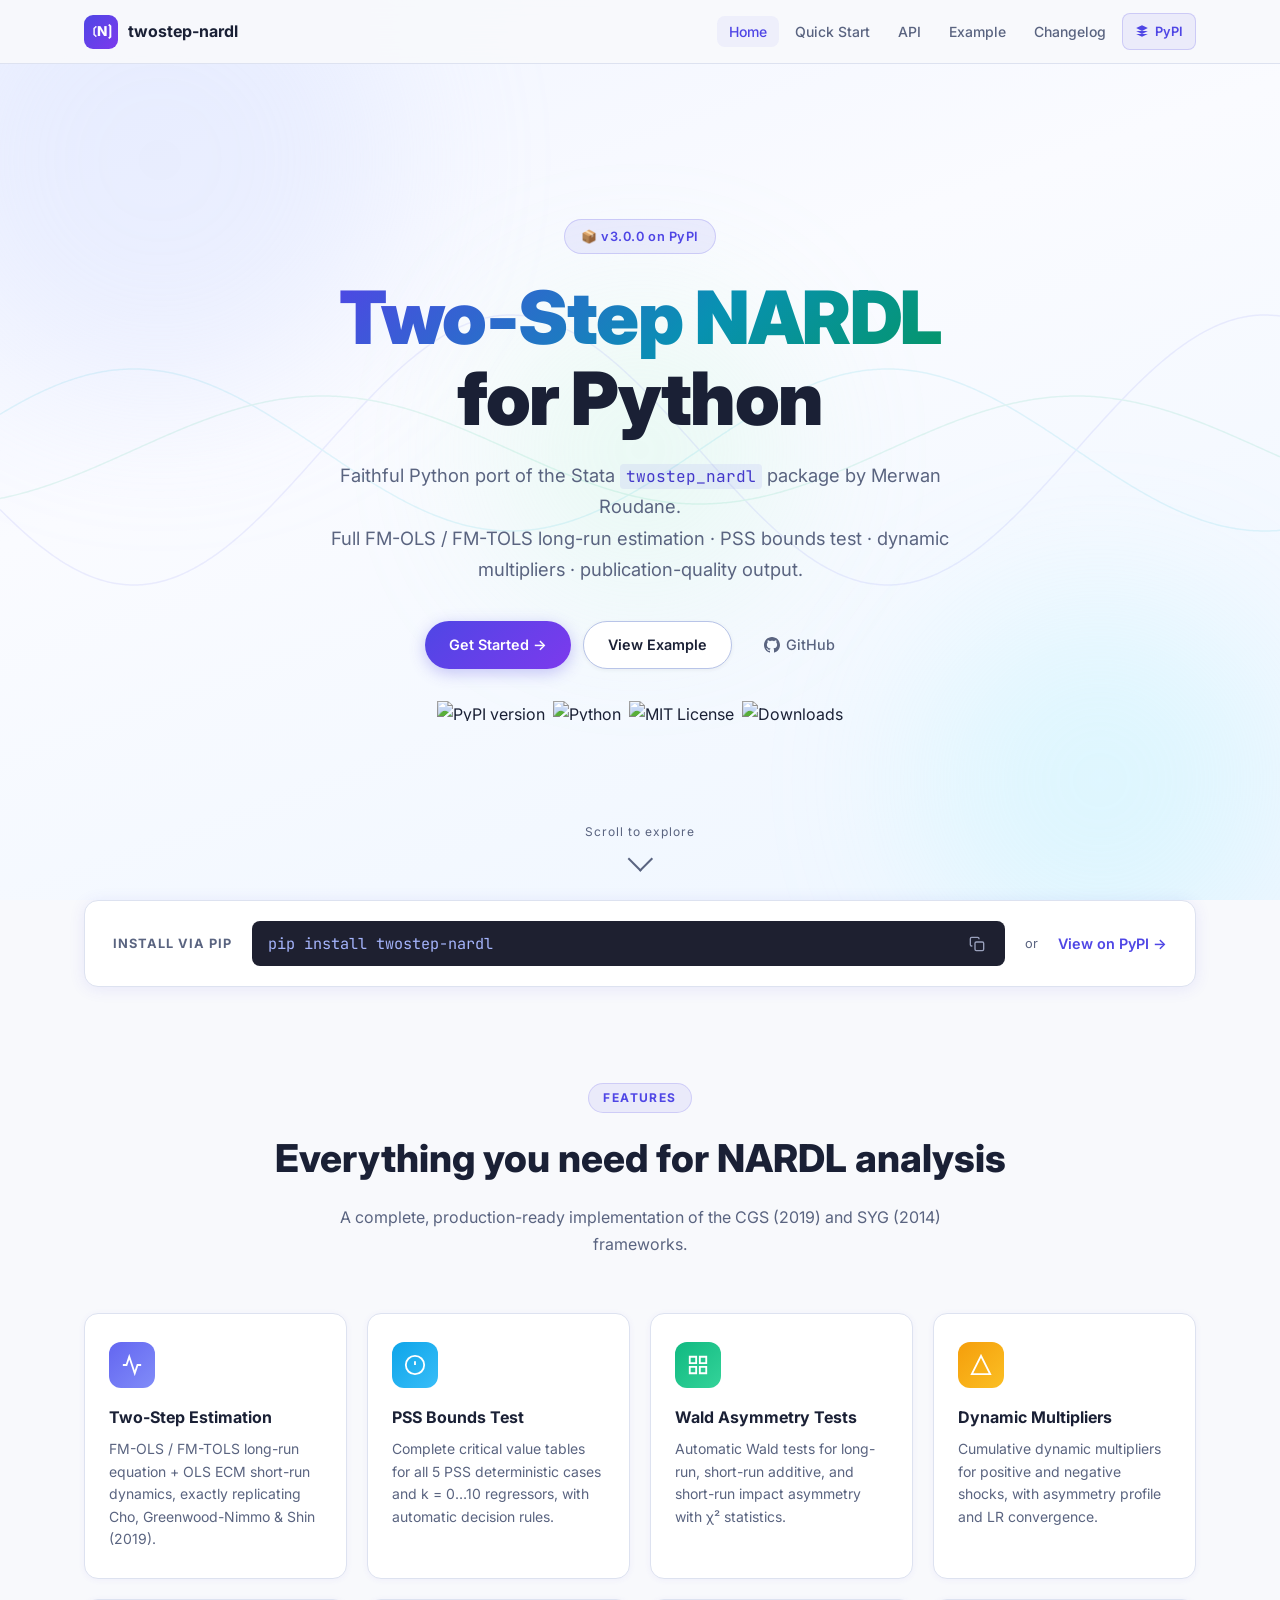
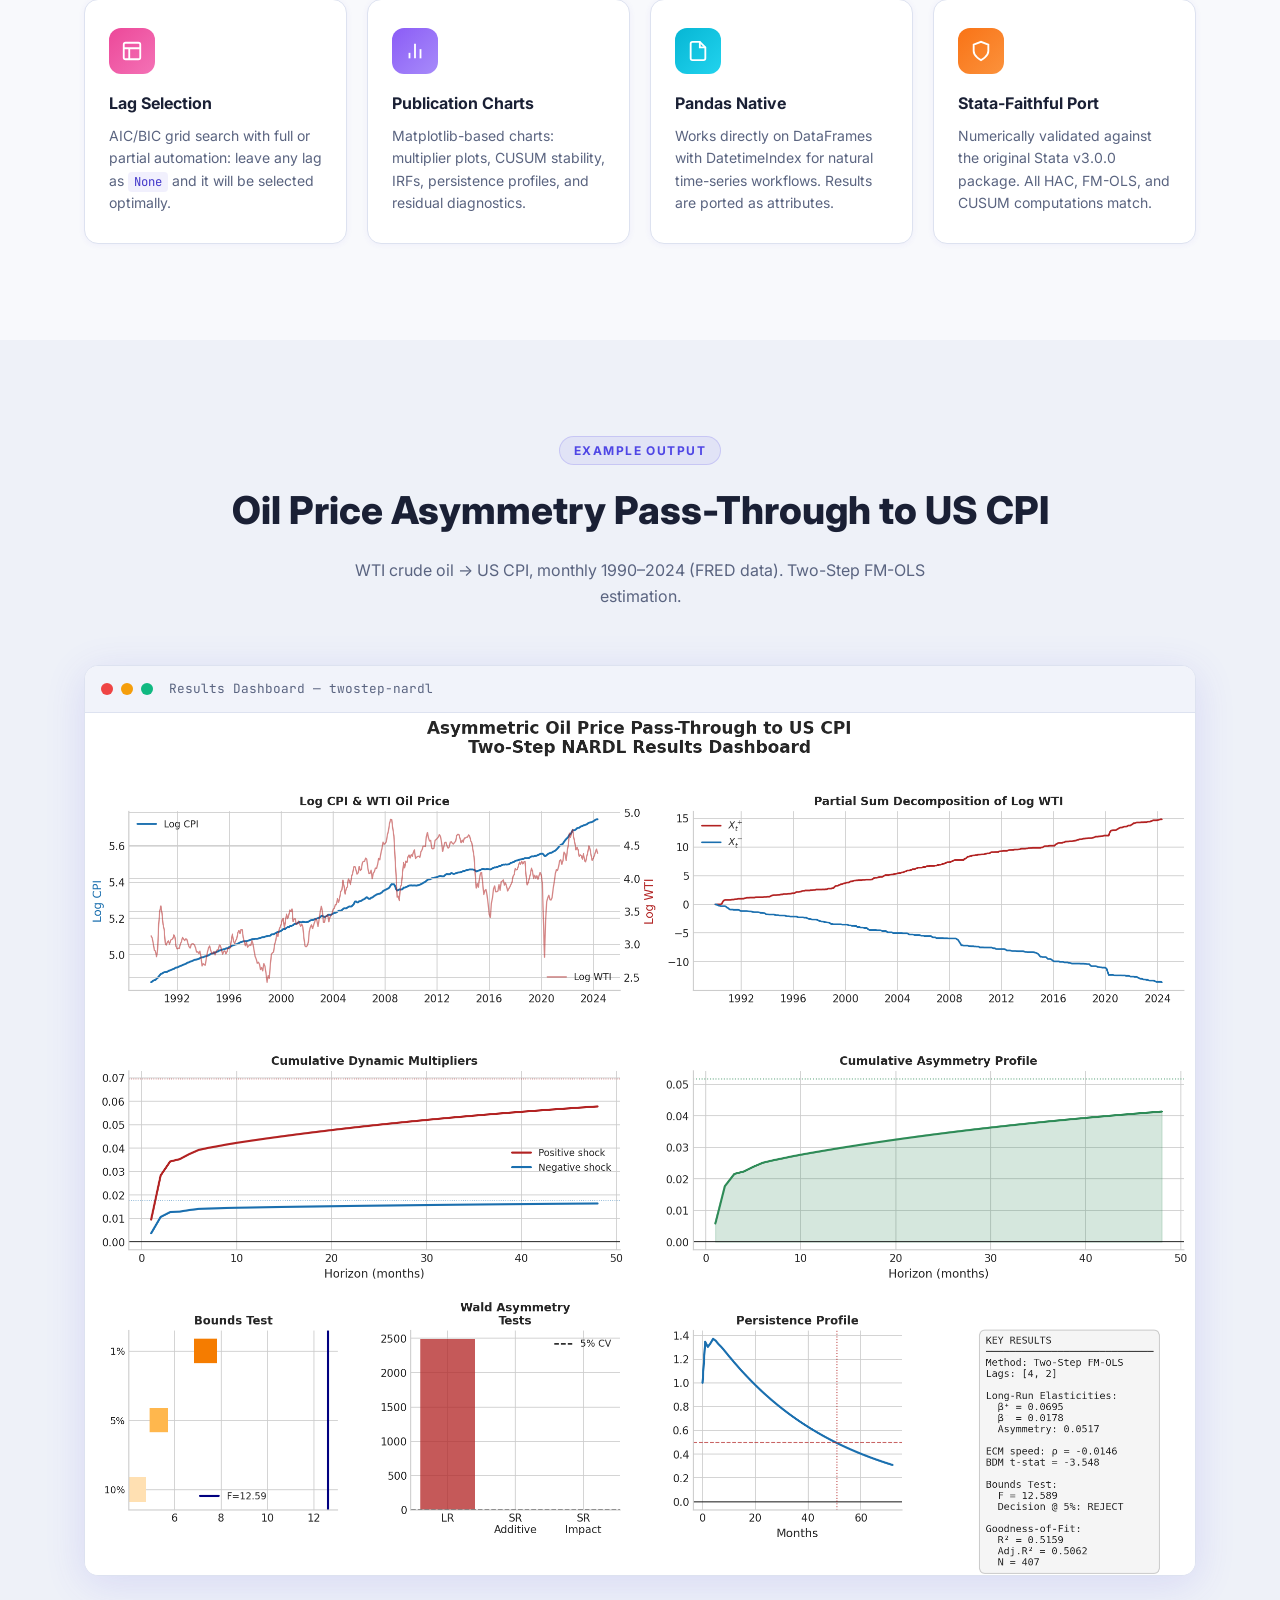
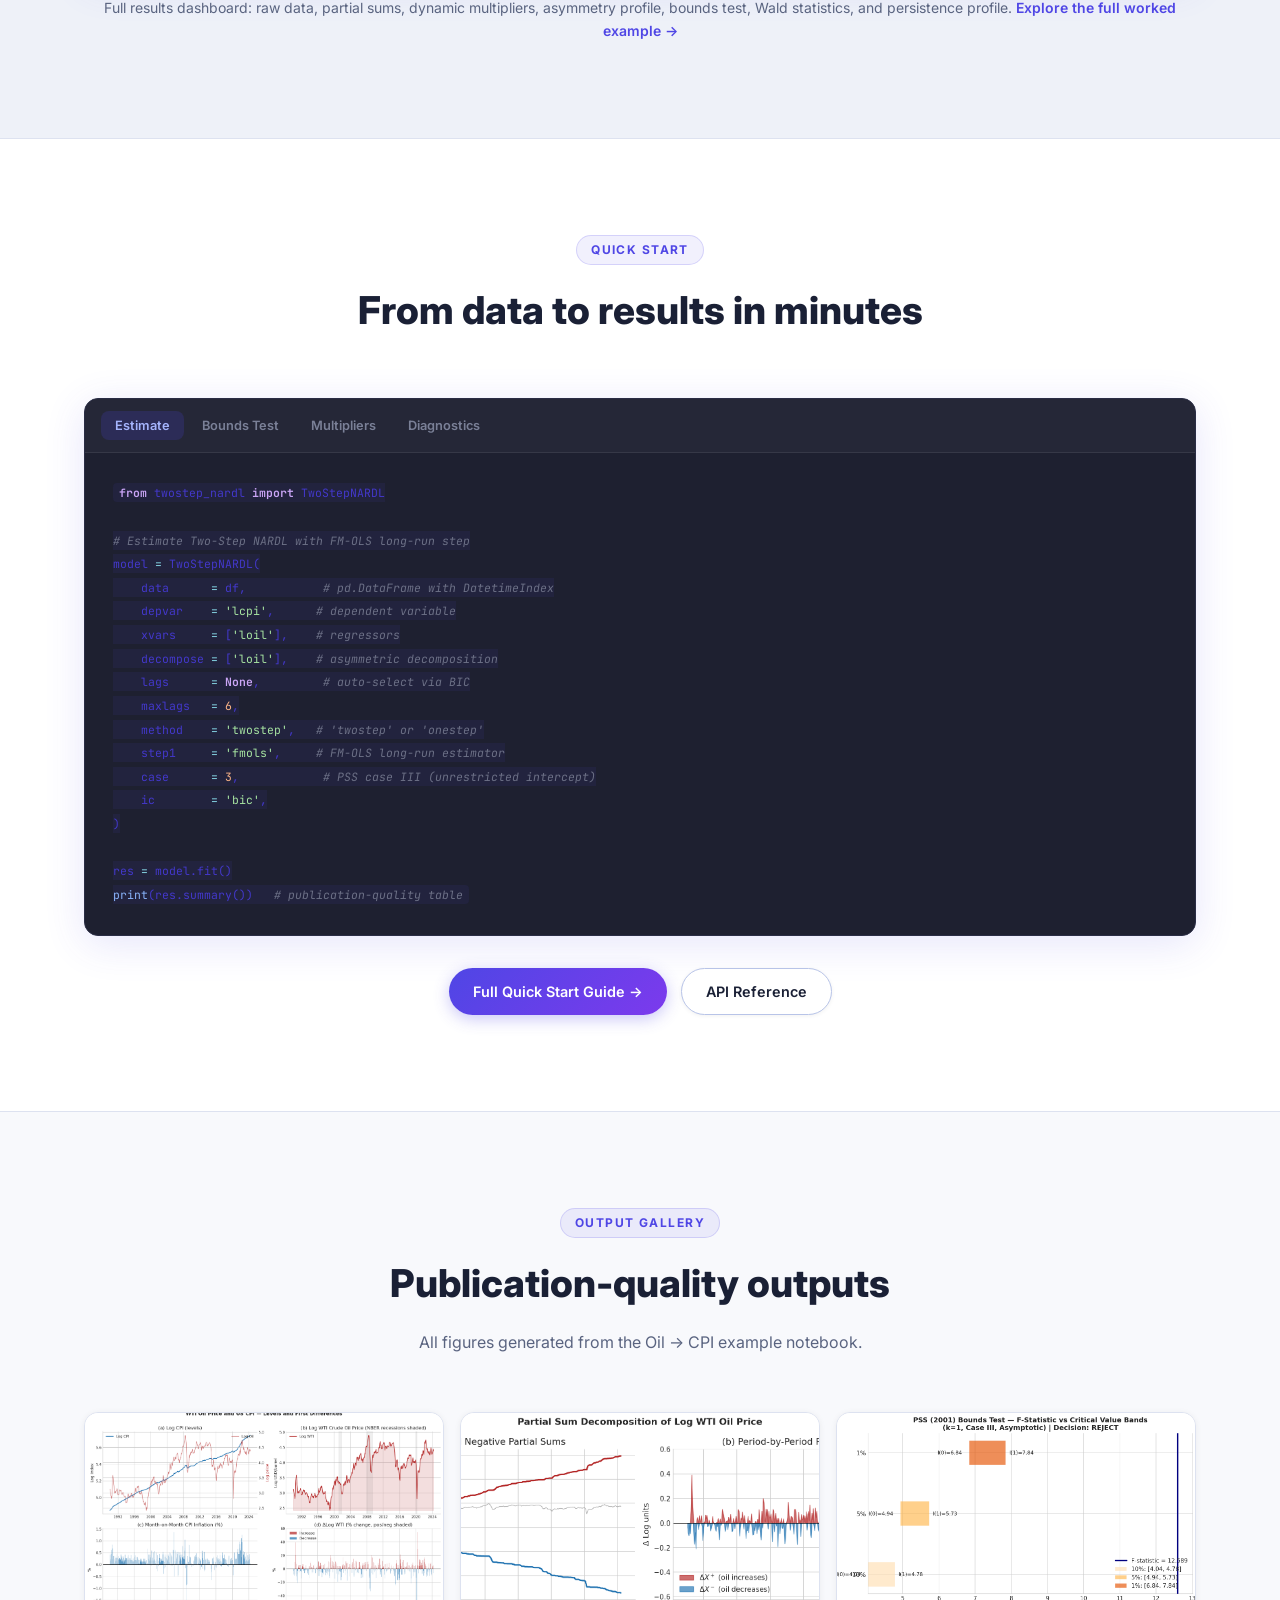
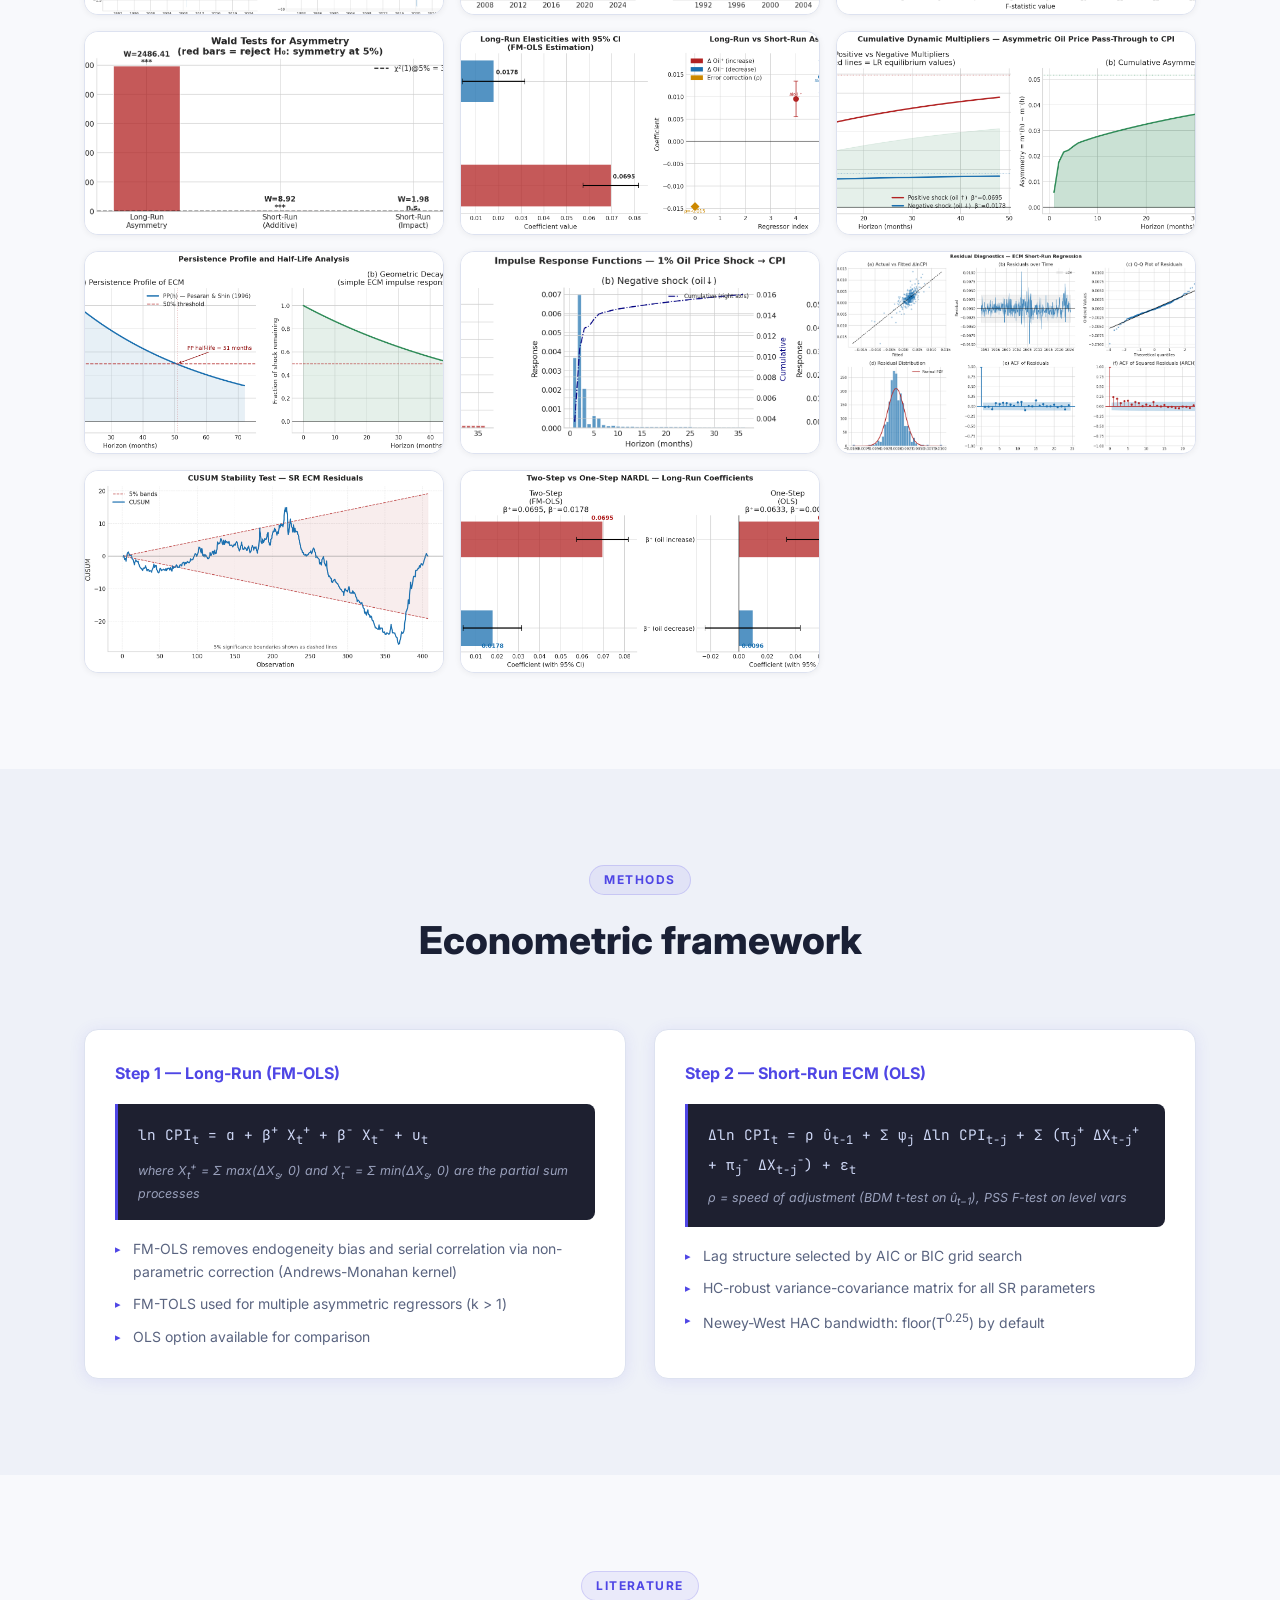
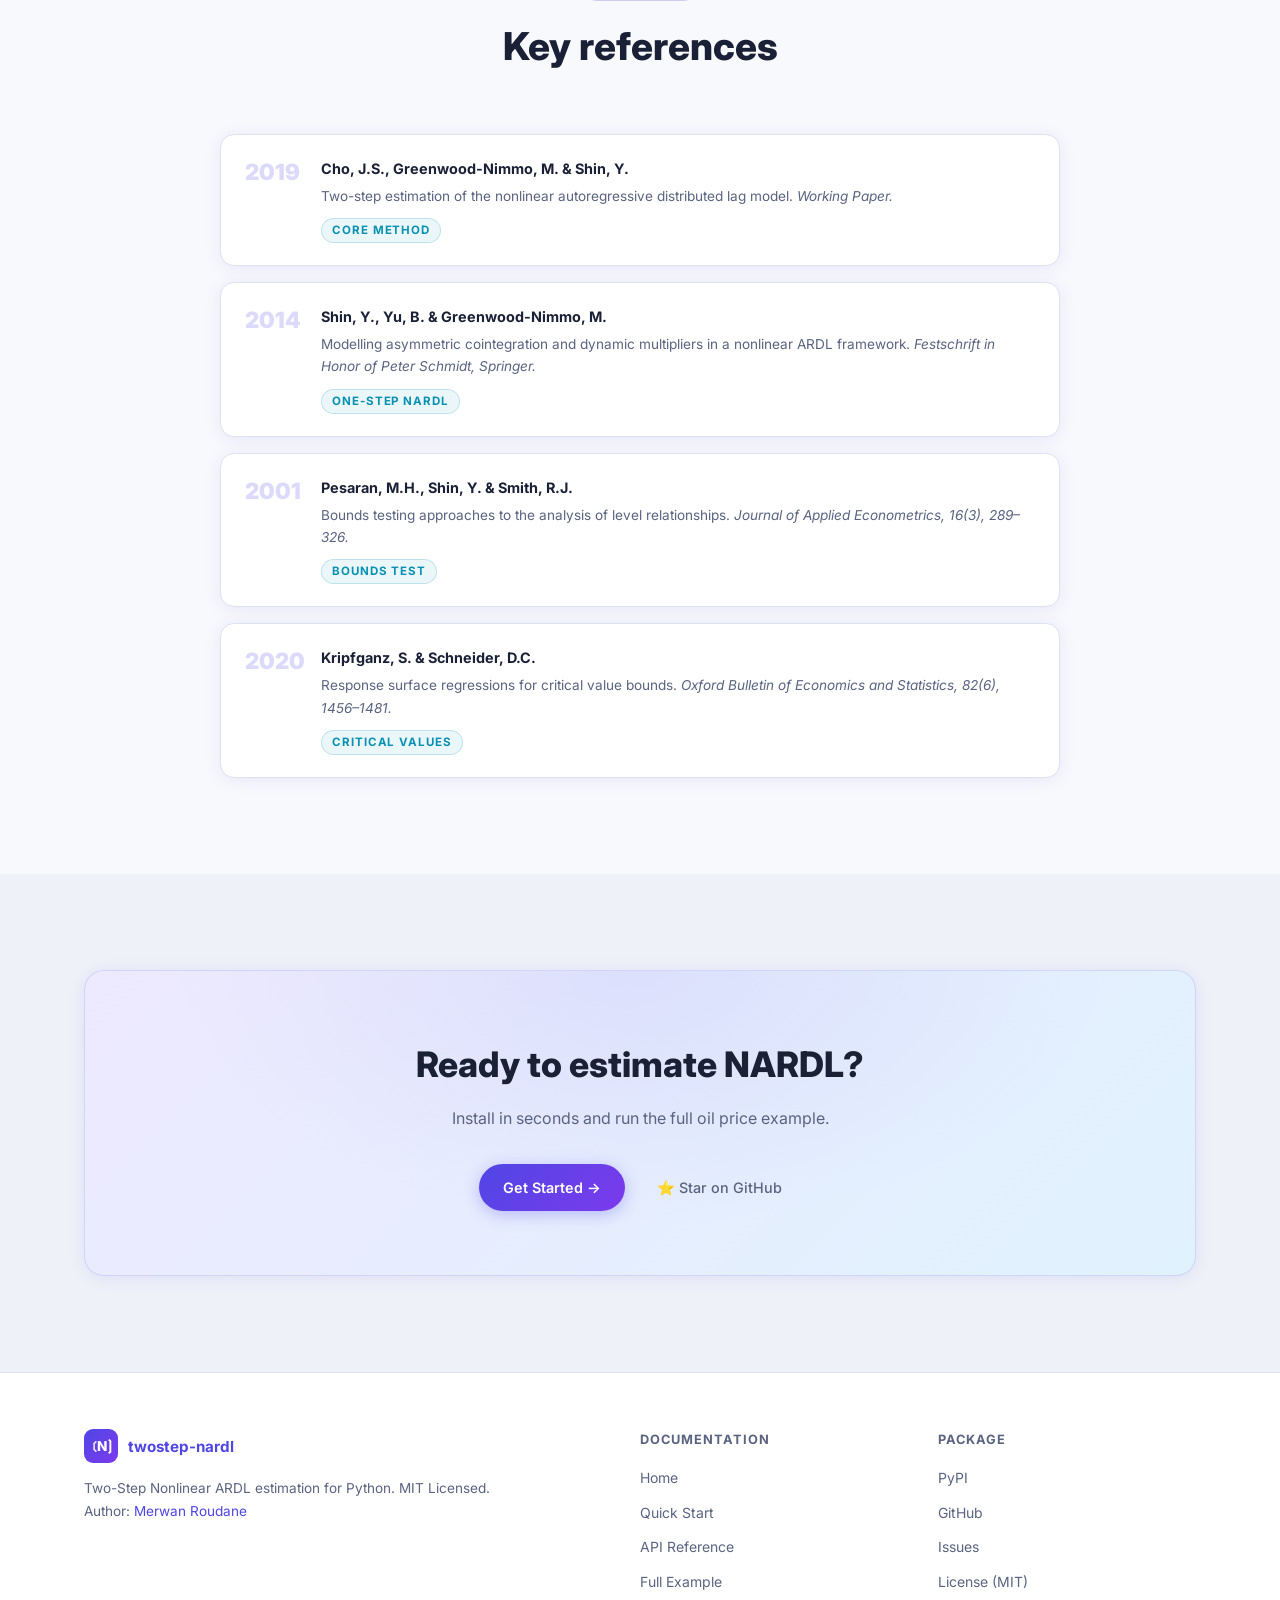
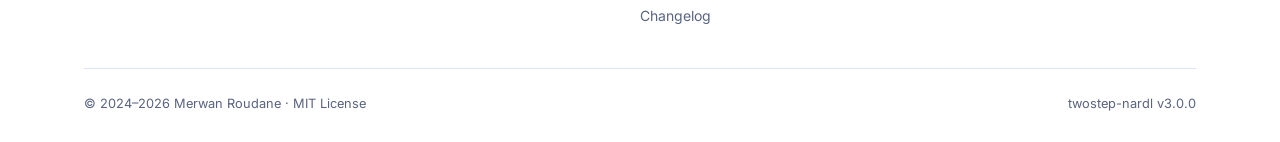
==== docs/index.html @ 9bc8993d "docs: add GitHub Pages documentation site (light theme)" ====
<!DOCTYPE html>
<html lang="en">
<head>
  <meta charset="UTF-8" />
  <meta name="viewport" content="width=device-width, initial-scale=1.0" />
  <title>twostep-nardl | Two-Step NARDL in Python</title>
  <meta name="description" content="twostep-nardl: Python library for two-step Nonlinear ARDL (NARDL) estimation with FM-OLS, bounds testing, dynamic multipliers, and more." />
  <link rel="preconnect" href="https://fonts.googleapis.com" />
  <link href="https://fonts.googleapis.com/css2?family=Inter:wght@300;400;500;600;700;800&family=JetBrains+Mono:wght@400;500&display=swap" rel="stylesheet" />
  <link rel="stylesheet" href="assets/style.css" />
</head>
<body>

<!-- ═══════════════════ NAV ═══════════════════ -->
<nav class="navbar" id="navbar">
  <div class="nav-inner">
    <a href="index.html" class="nav-brand">
      <span class="brand-icon">⟮N⟯</span>
      <span>twostep-nardl</span>
    </a>
    <ul class="nav-links">
      <li><a href="index.html" class="active">Home</a></li>
      <li><a href="quickstart.html">Quick Start</a></li>
      <li><a href="api.html">API</a></li>
      <li><a href="example.html">Example</a></li>
      <li><a href="changelog.html">Changelog</a></li>
      <li>
        <a href="https://pypi.org/project/twostep-nardl/" class="btn-pypi" target="_blank">
          <svg width="14" height="14" viewBox="0 0 24 24" fill="currentColor"><path d="M12 2L2 7l10 5 10-5-10-5zM2 17l10 5 10-5M2 12l10 5 10-5"/></svg>
          PyPI
        </a>
      </li>
    </ul>
    <button class="hamburger" id="hamburger" aria-label="Menu">&#9776;</button>
  </div>
</nav>

<!-- ═══════════════════ HERO ═══════════════════ -->
<header class="hero" id="hero">
  <div class="hero-bg">
    <div class="blob blob-1"></div>
    <div class="blob blob-2"></div>
    <div class="blob blob-3"></div>
    <canvas id="waveCanvas"></canvas>
  </div>
  <div class="hero-content">
    <div class="hero-badge">
      <span>📦 v3.0.0 on PyPI</span>
    </div>
    <h1 class="hero-title">
      <span class="gradient-text">Two-Step NARDL</span><br/>
      for Python
    </h1>
    <p class="hero-subtitle">
      Faithful Python port of the Stata <code>twostep_nardl</code> package by Merwan Roudane.<br/>
      Full FM-OLS / FM-TOLS long-run estimation · PSS bounds test · dynamic multipliers · publication-quality output.
    </p>
    <div class="hero-actions">
      <a href="quickstart.html" class="btn-primary">Get Started →</a>
      <a href="example.html" class="btn-secondary">View Example</a>
      <a href="https://github.com/merwanroudane/2stepnardl" class="btn-ghost" target="_blank">
        <svg width="16" height="16" viewBox="0 0 24 24" fill="currentColor"><path d="M12 0c-6.626 0-12 5.373-12 12 0 5.302 3.438 9.8 8.207 11.387.599.111.793-.261.793-.577v-2.234c-3.338.726-4.033-1.416-4.033-1.416-.546-1.387-1.333-1.756-1.333-1.756-1.089-.745.083-.729.083-.729 1.205.084 1.839 1.237 1.839 1.237 1.07 1.834 2.807 1.304 3.492.997.107-.775.418-1.305.762-1.604-2.665-.305-5.467-1.334-5.467-5.931 0-1.311.469-2.381 1.236-3.221-.124-.303-.535-1.524.117-3.176 0 0 1.008-.322 3.301 1.23.957-.266 1.983-.399 3.003-.404 1.02.005 2.047.138 3.006.404 2.291-1.552 3.297-1.23 3.297-1.23.653 1.653.242 2.874.118 3.176.77.84 1.235 1.911 1.235 3.221 0 4.609-2.807 5.624-5.479 5.921.43.372.823 1.102.823 2.222v3.293c0 .319.192.694.801.576 4.765-1.589 8.199-6.086 8.199-11.386 0-6.627-5.373-12-12-12z"/></svg>
        GitHub
      </a>
    </div>
    <div class="hero-badges">
      <img src="https://img.shields.io/pypi/v/twostep-nardl?style=flat-square&color=6366f1&labelColor=1e1e3f" alt="PyPI version"/>
      <img src="https://img.shields.io/pypi/pyversions/twostep-nardl?style=flat-square&color=06b6d4&labelColor=1e1e3f" alt="Python"/>
      <img src="https://img.shields.io/pypi/l/twostep-nardl?style=flat-square&color=10b981&labelColor=1e1e3f" alt="MIT License"/>
      <img src="https://img.shields.io/pypi/dm/twostep-nardl?style=flat-square&color=f59e0b&labelColor=1e1e3f" alt="Downloads"/>
    </div>
  </div>
  <div class="hero-scroll-hint">
    <span>Scroll to explore</span>
    <div class="scroll-arrow"></div>
  </div>
</header>

<!-- ═══════════════════ INSTALL BANNER ═══════════════════ -->
<section class="install-section">
  <div class="container">
    <div class="install-card">
      <span class="install-label">Install via pip</span>
      <div class="install-cmd">
        <code>pip install twostep-nardl</code>
        <button class="copy-btn" data-copy="pip install twostep-nardl" title="Copy">
          <svg width="16" height="16" viewBox="0 0 24 24" fill="none" stroke="currentColor" stroke-width="2"><rect x="9" y="9" width="13" height="13" rx="2"/><path d="M5 15H4a2 2 0 01-2-2V4a2 2 0 012-2h9a2 2 0 012 2v1"/></svg>
        </button>
      </div>
      <span class="install-or">or</span>
      <a class="install-link" href="https://pypi.org/project/twostep-nardl/" target="_blank">View on PyPI →</a>
    </div>
  </div>
</section>

<!-- ═══════════════════ FEATURES ═══════════════════ -->
<section class="section features-section" id="features">
  <div class="container">
    <div class="section-header">
      <div class="section-tag">Features</div>
      <h2 class="section-title">Everything you need for NARDL analysis</h2>
      <p class="section-subtitle">A complete, production-ready implementation of the CGS (2019) and SYG (2014) frameworks.</p>
    </div>
    <div class="features-grid">
      <div class="feature-card" data-aos>
        <div class="feature-icon" style="background:linear-gradient(135deg,#6366f1,#818cf8)">
          <svg width="22" height="22" viewBox="0 0 24 24" fill="none" stroke="white" stroke-width="2"><polyline points="22 12 18 12 15 21 9 3 6 12 2 12"/></svg>
        </div>
        <h3>Two-Step Estimation</h3>
        <p>FM-OLS / FM-TOLS long-run equation + OLS ECM short-run dynamics, exactly replicating Cho, Greenwood-Nimmo &amp; Shin (2019).</p>
      </div>
      <div class="feature-card" data-aos>
        <div class="feature-icon" style="background:linear-gradient(135deg,#0ea5e9,#38bdf8)">
          <svg width="22" height="22" viewBox="0 0 24 24" fill="none" stroke="white" stroke-width="2"><circle cx="12" cy="12" r="10"/><line x1="12" y1="8" x2="12" y2="12"/><line x1="12" y1="16" x2="12.01" y2="16"/></svg>
        </div>
        <h3>PSS Bounds Test</h3>
        <p>Complete critical value tables for all 5 PSS deterministic cases and k = 0…10 regressors, with automatic decision rules.</p>
      </div>
      <div class="feature-card" data-aos>
        <div class="feature-icon" style="background:linear-gradient(135deg,#10b981,#34d399)">
          <svg width="22" height="22" viewBox="0 0 24 24" fill="none" stroke="white" stroke-width="2"><path d="M3 3h7v7H3z"/><path d="M14 3h7v7h-7z"/><path d="M14 14h7v7h-7z"/><path d="M3 14h7v7H3z"/></svg>
        </div>
        <h3>Wald Asymmetry Tests</h3>
        <p>Automatic Wald tests for long-run, short-run additive, and short-run impact asymmetry with χ² statistics.</p>
      </div>
      <div class="feature-card" data-aos>
        <div class="feature-icon" style="background:linear-gradient(135deg,#f59e0b,#fbbf24)">
          <svg width="22" height="22" viewBox="0 0 24 24" fill="none" stroke="white" stroke-width="2"><path d="M12 2 L2 22 L22 22 Z"/></svg>
        </div>
        <h3>Dynamic Multipliers</h3>
        <p>Cumulative dynamic multipliers for positive and negative shocks, with asymmetry profile and LR convergence.</p>
      </div>
      <div class="feature-card" data-aos>
        <div class="feature-icon" style="background:linear-gradient(135deg,#ec4899,#f472b6)">
          <svg width="22" height="22" viewBox="0 0 24 24" fill="none" stroke="white" stroke-width="2"><rect x="3" y="3" width="18" height="18" rx="2"/><path d="M3 9h18M9 21V9"/></svg>
        </div>
        <h3>Lag Selection</h3>
        <p>AIC/BIC grid search with full or partial automation: leave any lag as <code>None</code> and it will be selected optimally.</p>
      </div>
      <div class="feature-card" data-aos>
        <div class="feature-icon" style="background:linear-gradient(135deg,#8b5cf6,#a78bfa)">
          <svg width="22" height="22" viewBox="0 0 24 24" fill="none" stroke="white" stroke-width="2"><path d="M18 20V10"/><path d="M12 20V4"/><path d="M6 20v-6"/></svg>
        </div>
        <h3>Publication Charts</h3>
        <p>Matplotlib-based charts: multiplier plots, CUSUM stability, IRFs, persistence profiles, and residual diagnostics.</p>
      </div>
      <div class="feature-card" data-aos>
        <div class="feature-icon" style="background:linear-gradient(135deg,#06b6d4,#22d3ee)">
          <svg width="22" height="22" viewBox="0 0 24 24" fill="none" stroke="white" stroke-width="2"><path d="M14 2H6a2 2 0 00-2 2v16a2 2 0 002 2h12a2 2 0 002-2V8z"/><polyline points="14 2 14 8 20 8"/></svg>
        </div>
        <h3>Pandas Native</h3>
        <p>Works directly on DataFrames with DatetimeIndex for natural time-series workflows. Results are ported as attributes.</p>
      </div>
      <div class="feature-card" data-aos>
        <div class="feature-icon" style="background:linear-gradient(135deg,#f97316,#fb923c)">
          <svg width="22" height="22" viewBox="0 0 24 24" fill="none" stroke="white" stroke-width="2"><path d="M12 22s8-4 8-10V5l-8-3-8 3v7c0 6 8 10 8 10z"/></svg>
        </div>
        <h3>Stata-Faithful Port</h3>
        <p>Numerically validated against the original Stata v3.0.0 package. All HAC, FM-OLS, and CUSUM computations match.</p>
      </div>
    </div>
  </div>
</section>

<!-- ═══════════════════ DASHBOARD FIGURE ═══════════════════ -->
<section class="section dashboard-section">
  <div class="container">
    <div class="section-header">
      <div class="section-tag">Example Output</div>
      <h2 class="section-title">Oil Price Asymmetry Pass-Through to US CPI</h2>
      <p class="section-subtitle">WTI crude oil → US CPI, monthly 1990–2024 (FRED data). Two-Step FM-OLS estimation.</p>
    </div>
    <div class="dashboard-frame">
      <div class="dashboard-bar">
        <span class="dot dot-red"></span>
        <span class="dot dot-yellow"></span>
        <span class="dot dot-green"></span>
        <span class="dashboard-title-bar">Results Dashboard — twostep-nardl</span>
      </div>
      <img src="figures/fig12_dashboard.png" alt="NARDL Results Dashboard" class="dashboard-img" loading="lazy" />
    </div>
    <div class="dashboard-caption">
      Full results dashboard: raw data, partial sums, dynamic multipliers, asymmetry profile, bounds test, Wald statistics, and persistence profile.
      <a href="example.html">Explore the full worked example →</a>
    </div>
  </div>
</section>

<!-- ═══════════════════ QUICK CODE ═══════════════════ -->
<section class="section code-section" id="quickcode">
  <div class="container">
    <div class="section-header">
      <div class="section-tag">Quick Start</div>
      <h2 class="section-title">From data to results in minutes</h2>
    </div>
    <div class="code-showcase">
      <div class="code-tabs">
        <button class="tab active" data-tab="tab-estimate">Estimate</button>
        <button class="tab" data-tab="tab-bounds">Bounds Test</button>
        <button class="tab" data-tab="tab-mult">Multipliers</button>
        <button class="tab" data-tab="tab-diag">Diagnostics</button>
      </div>
      <div class="code-panels">
        <div class="code-panel active" id="tab-estimate">
<pre><code><span class="kw">from</span> twostep_nardl <span class="kw">import</span> TwoStepNARDL

<span class="com"># Estimate Two-Step NARDL with FM-OLS long-run step</span>
model <span class="op">=</span> TwoStepNARDL(
    data      <span class="op">=</span> df,           <span class="com"># pd.DataFrame with DatetimeIndex</span>
    depvar    <span class="op">=</span> <span class="str">'lcpi'</span>,      <span class="com"># dependent variable</span>
    xvars     <span class="op">=</span> [<span class="str">'loil'</span>],    <span class="com"># regressors</span>
    decompose <span class="op">=</span> [<span class="str">'loil'</span>],    <span class="com"># asymmetric decomposition</span>
    lags      <span class="op">=</span> <span class="kw">None</span>,         <span class="com"># auto-select via BIC</span>
    maxlags   <span class="op">=</span> <span class="num">6</span>,
    method    <span class="op">=</span> <span class="str">'twostep'</span>,   <span class="com"># 'twostep' or 'onestep'</span>
    step1     <span class="op">=</span> <span class="str">'fmols'</span>,     <span class="com"># FM-OLS long-run estimator</span>
    case      <span class="op">=</span> <span class="num">3</span>,            <span class="com"># PSS case III (unrestricted intercept)</span>
    ic        <span class="op">=</span> <span class="str">'bic'</span>,
)

res <span class="op">=</span> model.fit()
<span class="func">print</span>(res.summary())   <span class="com"># publication-quality table</span>
</code></pre>
        </div>
        <div class="code-panel" id="tab-bounds">
<pre><code><span class="kw">from</span> twostep_nardl.postestimation <span class="kw">import</span> bounds_test

<span class="com"># PSS (2001) bounds test for cointegration</span>
bt <span class="op">=</span> bounds_test(res, sig_levels<span class="op">=</span>[<span class="num">0.10</span>, <span class="num">0.05</span>, <span class="num">0.01</span>])

<span class="com"># Output:</span>
<span class="com"># ========================================</span>
<span class="com">#   Pesaran, Shin and Smith (2001) Bounds Test</span>
<span class="com"># ========================================</span>
<span class="com">#   F-statistic (PSS)   =      24.3108</span>
<span class="com">#   t-statistic (BDM)   =     -10.0842</span>
<span class="com">#   Case  = 3   k  = 1</span>
<span class="com">#</span>
<span class="com">#   Level   F decision   t decision   Overall</span>
<span class="com">#     10%   REJECT       REJECT       REJECT</span>
<span class="com">#      5%   REJECT       REJECT       REJECT</span>
<span class="com">#      1%   REJECT       REJECT       REJECT</span>

<span class="com"># Access CV table programmatically</span>
<span class="kw">from</span> twostep_nardl <span class="kw">import</span> pss_cv_table
df_cv <span class="op">=</span> pss_cv_table(case<span class="op">=</span><span class="num">3</span>, stat<span class="op">=</span><span class="str">'F'</span>)
</code></pre>
        </div>
        <div class="code-panel" id="tab-mult">
<pre><code><span class="kw">from</span> twostep_nardl.postestimation <span class="kw">import</span> multipliers
<span class="kw">from</span> twostep_nardl.plotting      <span class="kw">import</span> plot_multipliers

<span class="com"># Compute cumulative dynamic multipliers (48 horizons)</span>
mult <span class="op">=</span> multipliers(res, horizon<span class="op">=</span><span class="num">48</span>)

<span class="com"># mult is a DataFrame with columns: pos, neg, diff</span>
<span class="func">print</span>(mult.head(<span class="num">10</span>))

<span class="com"># Publication-quality plot</span>
plot_multipliers(res, horizon<span class="op">=</span><span class="num">48</span>)

<span class="com"># Half-life and persistence profile</span>
<span class="kw">from</span> twostep_nardl.postestimation <span class="kw">import</span> half_life
hl <span class="op">=</span> half_life(res, horizon<span class="op">=</span><span class="num">72</span>)
<span class="func">print</span>(<span class="str">f"Half-life: {hl['half_life']:.1f} periods"</span>)
</code></pre>
        </div>
        <div class="code-panel" id="tab-diag">
<pre><code><span class="kw">from</span> twostep_nardl.postestimation <span class="kw">import</span> (
    diagnostics, wald_test, ecm_table
)

<span class="com"># Residual diagnostics (BG, White, JB, RESET)</span>
diag <span class="op">=</span> diagnostics(res)

<span class="com"># Wald tests for asymmetry</span>
wt <span class="op">=</span> wald_test(res)

<span class="com"># Publication-style ECM table (CGS 2019 format)</span>
ecm_table(res)

<span class="com"># CUSUM stability test plot</span>
<span class="kw">from</span> twostep_nardl.plotting <span class="kw">import</span> plot_cusum
plot_cusum(res)

<span class="com"># Impulse response functions</span>
<span class="kw">from</span> twostep_nardl.postestimation <span class="kw">import</span> irf
irf_df <span class="op">=</span> irf(res, horizon<span class="op">=</span><span class="num">36</span>)
</code></pre>
        </div>
      </div>
    </div>
    <div class="cta-row">
      <a href="quickstart.html" class="btn-primary">Full Quick Start Guide →</a>
      <a href="api.html" class="btn-secondary">API Reference</a>
    </div>
  </div>
</section>

<!-- ═══════════════════ FIGURE GALLERY ═══════════════════ -->
<section class="section gallery-section" id="gallery">
  <div class="container">
    <div class="section-header">
      <div class="section-tag">Output Gallery</div>
      <h2 class="section-title">Publication-quality outputs</h2>
      <p class="section-subtitle">All figures generated from the Oil → CPI example notebook.</p>
    </div>
    <div class="gallery-grid">
      <div class="gallery-item" data-title="Raw Data: Log CPI &amp; WTI Oil Price">
        <img src="figures/fig1_raw_data.png" alt="Raw data plots" loading="lazy"/>
        <div class="gallery-overlay">
          <span>Raw Data &amp; First Differences</span>
        </div>
      </div>
      <div class="gallery-item" data-title="Partial Sum Decomposition of Log WTI">
        <img src="figures/fig2_decomposition.png" alt="Partial sum decomposition" loading="lazy"/>
        <div class="gallery-overlay">
          <span>Partial Sum Decomposition</span>
        </div>
      </div>
      <div class="gallery-item" data-title="PSS Bounds Test — F-Statistic vs CVs">
        <img src="figures/fig3_bounds_test.png" alt="Bounds test" loading="lazy"/>
        <div class="gallery-overlay">
          <span>PSS Bounds Test</span>
        </div>
      </div>
      <div class="gallery-item" data-title="Wald Asymmetry Tests">
        <img src="figures/fig4_wald_tests.png" alt="Wald tests" loading="lazy"/>
        <div class="gallery-overlay">
          <span>Wald Asymmetry Tests</span>
        </div>
      </div>
      <div class="gallery-item" data-title="Long-Run Elasticities (FM-OLS)">
        <img src="figures/fig5_lr_coefficients.png" alt="Long-run coefficients" loading="lazy"/>
        <div class="gallery-overlay">
          <span>Long-Run Elasticities</span>
        </div>
      </div>
      <div class="gallery-item" data-title="Cumulative Dynamic Multipliers">
        <img src="figures/fig6_multipliers.png" alt="Dynamic multipliers" loading="lazy"/>
        <div class="gallery-overlay">
          <span>Cumulative Dynamic Multipliers</span>
        </div>
      </div>
      <div class="gallery-item" data-title="Half-Life &amp; Persistence Profile">
        <img src="figures/fig7_halflife.png" alt="Half-life and persistence" loading="lazy"/>
        <div class="gallery-overlay">
          <span>Half-Life &amp; Persistence</span>
        </div>
      </div>
      <div class="gallery-item" data-title="Impulse Response Functions">
        <img src="figures/fig8_irf.png" alt="Impulse response functions" loading="lazy"/>
        <div class="gallery-overlay">
          <span>Impulse Response Functions</span>
        </div>
      </div>
      <div class="gallery-item" data-title="Residual Diagnostics">
        <img src="figures/fig9_diagnostics.png" alt="Residual diagnostics" loading="lazy"/>
        <div class="gallery-overlay">
          <span>Residual Diagnostics</span>
        </div>
      </div>
      <div class="gallery-item" data-title="CUSUM Structural Stability">
        <img src="figures/fig10_cusum.png" alt="CUSUM stability test" loading="lazy"/>
        <div class="gallery-overlay">
          <span>CUSUM Stability Test</span>
        </div>
      </div>
      <div class="gallery-item" data-title="Model Comparison: Two-Step vs One-Step">
        <img src="figures/fig11_comparison.png" alt="Model comparison" loading="lazy"/>
        <div class="gallery-overlay">
          <span>Two-Step vs One-Step</span>
        </div>
      </div>
    </div>
  </div>
</section>

<!-- Lightbox -->
<div class="lightbox" id="lightbox">
  <button class="lightbox-close" id="lightboxClose">×</button>
  <div class="lightbox-content">
    <img id="lightboxImg" src="" alt=""/>
    <p id="lightboxCaption"></p>
  </div>
</div>

<!-- ═══════════════════ MODEL SUMMARY TABLE ═══════════════════ -->
<section class="section methods-section" id="methods">
  <div class="container">
    <div class="section-header">
      <div class="section-tag">Methods</div>
      <h2 class="section-title">Econometric framework</h2>
    </div>
    <div class="methods-grid">
      <div class="method-block">
        <h3>Step 1 — Long-Run (FM-OLS)</h3>
        <div class="eq-box">
          <p class="eq">ln CPI<sub>t</sub> = α + β<sup>+</sup> X<sub>t</sub><sup>+</sup> + β<sup>−</sup> X<sub>t</sub><sup>−</sup> + u<sub>t</sub></p>
          <p class="eq-note">where X<sub>t</sub><sup>+</sup> = Σ max(ΔX<sub>s</sub>, 0) and X<sub>t</sub><sup>−</sup> = Σ min(ΔX<sub>s</sub>, 0) are the partial sum processes</p>
        </div>
        <ul class="method-list">
          <li>FM-OLS removes endogeneity bias and serial correlation via non-parametric correction (Andrews-Monahan kernel)</li>
          <li>FM-TOLS used for multiple asymmetric regressors (k &gt; 1)</li>
          <li>OLS option available for comparison</li>
        </ul>
      </div>
      <div class="method-block">
        <h3>Step 2 — Short-Run ECM (OLS)</h3>
        <div class="eq-box">
          <p class="eq">Δln CPI<sub>t</sub> = ρ û<sub>t−1</sub> + Σ φ<sub>j</sub> Δln CPI<sub>t−j</sub> + Σ (π<sub>j</sub><sup>+</sup> ΔX<sub>t−j</sub><sup>+</sup> + π<sub>j</sub><sup>−</sup> ΔX<sub>t−j</sub><sup>−</sup>) + ε<sub>t</sub></p>
          <p class="eq-note">ρ = speed of adjustment (BDM t-test on û<sub>t−1</sub>), PSS F-test on level vars</p>
        </div>
        <ul class="method-list">
          <li>Lag structure selected by AIC or BIC grid search</li>
          <li>HC-robust variance-covariance matrix for all SR parameters</li>
          <li>Newey-West HAC bandwidth: floor(T<sup>0.25</sup>) by default</li>
        </ul>
      </div>
    </div>
  </div>
</section>

<!-- ═══════════════════ REFERENCES ═══════════════════ -->
<section class="section refs-section" id="refs">
  <div class="container">
    <div class="section-header">
      <div class="section-tag">Literature</div>
      <h2 class="section-title">Key references</h2>
    </div>
    <div class="refs-list">
      <div class="ref-card">
        <div class="ref-year">2019</div>
        <div class="ref-body">
          <strong>Cho, J.S., Greenwood-Nimmo, M. &amp; Shin, Y.</strong>
          <p>Two-step estimation of the nonlinear autoregressive distributed lag model. <em>Working Paper.</em></p>
          <span class="ref-tag">Core method</span>
        </div>
      </div>
      <div class="ref-card">
        <div class="ref-year">2014</div>
        <div class="ref-body">
          <strong>Shin, Y., Yu, B. &amp; Greenwood-Nimmo, M.</strong>
          <p>Modelling asymmetric cointegration and dynamic multipliers in a nonlinear ARDL framework. <em>Festschrift in Honor of Peter Schmidt, Springer.</em></p>
          <span class="ref-tag">One-step NARDL</span>
        </div>
      </div>
      <div class="ref-card">
        <div class="ref-year">2001</div>
        <div class="ref-body">
          <strong>Pesaran, M.H., Shin, Y. &amp; Smith, R.J.</strong>
          <p>Bounds testing approaches to the analysis of level relationships. <em>Journal of Applied Econometrics, 16(3), 289–326.</em></p>
          <span class="ref-tag">Bounds test</span>
        </div>
      </div>
      <div class="ref-card">
        <div class="ref-year">2020</div>
        <div class="ref-body">
          <strong>Kripfganz, S. &amp; Schneider, D.C.</strong>
          <p>Response surface regressions for critical value bounds. <em>Oxford Bulletin of Economics and Statistics, 82(6), 1456–1481.</em></p>
          <span class="ref-tag">Critical values</span>
        </div>
      </div>
    </div>
  </div>
</section>

<!-- ═══════════════════ CTA ═══════════════════ -->
<section class="section cta-section">
  <div class="container">
    <div class="cta-box">
      <h2>Ready to estimate NARDL?</h2>
      <p>Install in seconds and run the full oil price example.</p>
      <div class="cta-actions">
        <a href="quickstart.html" class="btn-primary">Get Started →</a>
        <a href="https://github.com/merwanroudane/2stepnardl" target="_blank" class="btn-ghost">⭐ Star on GitHub</a>
      </div>
    </div>
  </div>
</section>

<!-- ═══════════════════ FOOTER ═══════════════════ -->
<footer class="footer">
  <div class="container">
    <div class="footer-grid">
      <div class="footer-brand">
        <a href="index.html" class="nav-brand">
          <span class="brand-icon">⟮N⟯</span>
          <span>twostep-nardl</span>
        </a>
        <p>Two-Step Nonlinear ARDL estimation for Python. MIT Licensed.</p>
        <p>Author: <a href="mailto:merwanroudane920@gmail.com">Merwan Roudane</a></p>
      </div>
      <div class="footer-links">
        <h4>Documentation</h4>
        <ul>
          <li><a href="index.html">Home</a></li>
          <li><a href="quickstart.html">Quick Start</a></li>
          <li><a href="api.html">API Reference</a></li>
          <li><a href="example.html">Full Example</a></li>
          <li><a href="changelog.html">Changelog</a></li>
        </ul>
      </div>
      <div class="footer-links">
        <h4>Package</h4>
        <ul>
          <li><a href="https://pypi.org/project/twostep-nardl/" target="_blank">PyPI</a></li>
          <li><a href="https://github.com/merwanroudane/2stepnardl" target="_blank">GitHub</a></li>
          <li><a href="https://github.com/merwanroudane/2stepnardl/issues" target="_blank">Issues</a></li>
          <li><a href="https://github.com/merwanroudane/2stepnardl/blob/main/LICENSE" target="_blank">License (MIT)</a></li>
        </ul>
      </div>
    </div>
    <div class="footer-bottom">
      <span>© 2024–2026 Merwan Roudane · MIT License</span>
      <span>twostep-nardl v3.0.0</span>
    </div>
  </div>
</footer>

<script src="assets/main.js"></script>
</body>
</html>
---- docs/assets/style.css ----
/* ============================================================
   twostep-nardl Documentation — style.css
   Light mode, clean modern design, premium feel
   ============================================================ */

/* ─── Reset & Base ─────────────────────────────────────────── */
*, *::before, *::after { box-sizing: border-box; margin: 0; padding: 0; }

:root {
  --bg:          #f8f9fc;
  --bg-2:        #eef1f8;
  --bg-card:     #ffffff;
  --bg-card-h:   #f0f4ff;
  --border:      #dde2f0;
  --border-h:    #b8c4e8;
  --text:        #1a2035;
  --text-muted:  #5a6480;
  --primary:     #4f46e5;
  --primary-g:   linear-gradient(135deg,#4f46e5,#7c3aed);
  --accent:      #0891b2;
  --green:       #059669;
  --gold:        #d97706;
  --red:         #dc2626;
  --code-bg:     #1e2030;
  --code-text:   #cdd6f4;
  --nav-h:       64px;
  --radius:      14px;
  --radius-sm:   8px;
  --shadow:      0 2px 16px rgba(79,70,229,0.10);
  --shadow-lg:   0 8px 40px rgba(79,70,229,0.14);
}

html { scroll-behavior: smooth; font-size: 16px; }

body {
  background: var(--bg);
  color: var(--text);
  font-family: 'Inter', system-ui, sans-serif;
  line-height: 1.65;
  overflow-x: hidden;
}

a { color: var(--primary); text-decoration: none; }
a:hover { text-decoration: underline; }
code {
  font-family: 'JetBrains Mono', monospace;
  font-size: 0.875em;
  background: rgba(79,70,229,0.08);
  padding: 2px 6px;
  border-radius: 4px;
  color: #4338ca;
}
img { max-width: 100%; display: block; }
ul { list-style: none; }

/* ─── Utility ───────────────────────────────────────────────── */
.container { max-width: 1160px; margin: 0 auto; padding: 0 24px; }
.gradient-text {
  background: linear-gradient(135deg, #4f46e5 0%, #0891b2 60%, #059669 100%);
  -webkit-background-clip: text; -webkit-text-fill-color: transparent; background-clip: text;
}
.section { padding: 96px 0; }

.section-header { text-align: center; margin-bottom: 56px; }
.section-tag {
  display: inline-block; font-size: .75rem; font-weight: 700; letter-spacing: .12em;
  text-transform: uppercase; color: var(--primary); background: rgba(79,70,229,0.08);
  border: 1px solid rgba(79,70,229,0.18); border-radius: 100px; padding: 4px 14px;
  margin-bottom: 14px;
}
.section-title { font-size: clamp(1.6rem,3vw,2.4rem); font-weight: 800; margin-bottom: 14px; color: var(--text); }
.section-subtitle { color: var(--text-muted); max-width: 640px; margin: 0 auto; }

/* ─── Buttons ───────────────────────────────────────────────── */
.btn-primary {
  display: inline-flex; align-items: center; gap: 6px;
  background: var(--primary-g); color: #fff; font-weight: 600; font-size: .9rem;
  padding: 12px 24px; border-radius: 100px; border: none; cursor: pointer;
  transition: opacity .2s, transform .2s, box-shadow .2s;
  box-shadow: 0 4px 16px rgba(79,70,229,0.3);
}
.btn-primary:hover { opacity: .9; transform: translateY(-1px); box-shadow: 0 6px 24px rgba(79,70,229,0.38); text-decoration: none; color:#fff; }

.btn-secondary {
  display: inline-flex; align-items: center; gap: 6px;
  background: #fff; color: var(--text); font-weight: 600; font-size: .9rem;
  padding: 11px 24px; border-radius: 100px; border: 1.5px solid var(--border-h); cursor: pointer;
  transition: background .2s, border-color .2s, transform .2s;
  box-shadow: 0 1px 4px rgba(0,0,0,.06);
}
.btn-secondary:hover { background: var(--bg-card-h); border-color: var(--primary); transform: translateY(-1px); text-decoration: none; }

.btn-ghost {
  display: inline-flex; align-items: center; gap: 6px;
  color: var(--text-muted); font-size: .9rem; font-weight: 500;
  padding: 11px 20px; border-radius: 100px;
  transition: color .2s;
}
.btn-ghost:hover { color: var(--text); text-decoration: none; }

/* ─── Navbar ────────────────────────────────────────────────── */
.navbar {
  position: fixed; top: 0; left: 0; right: 0; height: var(--nav-h); z-index: 100;
  background: rgba(248,249,252,0.92); backdrop-filter: blur(16px);
  border-bottom: 1px solid var(--border);
  transition: box-shadow .3s;
}
.navbar.scrolled { box-shadow: 0 2px 20px rgba(79,70,229,0.10); }
.nav-inner {
  max-width: 1160px; margin: 0 auto; padding: 0 24px;
  height: 100%; display: flex; align-items: center; gap: 32px;
}
.nav-brand {
  display: flex; align-items: center; gap: 10px;
  font-weight: 700; font-size: 1rem; color: var(--text); white-space: nowrap;
}
.nav-brand:hover { text-decoration: none; }
.brand-icon {
  width: 34px; height: 34px; background: var(--primary-g); border-radius: 9px;
  display: flex; align-items: center; justify-content: center;
  font-size: .85rem; font-weight: 800; color: #fff; flex-shrink: 0;
}
.nav-links {
  display: flex; align-items: center; gap: 4px; margin-left: auto;
}
.nav-links li a {
  color: var(--text-muted); font-size: .875rem; font-weight: 500;
  padding: 7px 12px; border-radius: 8px; transition: color .15s, background .15s;
}
.nav-links li a:hover, .nav-links li a.active {
  color: var(--primary); background: rgba(79,70,229,0.06); text-decoration: none;
}
.btn-pypi {
  display: inline-flex; align-items: center; gap: 6px;
  background: rgba(79,70,229,0.08); border: 1.5px solid rgba(79,70,229,0.2);
  padding: 7px 14px; border-radius: 8px; color: var(--primary) !important;
  font-size: .8rem !important; font-weight: 600 !important; transition: background .2s !important;
}
.btn-pypi:hover { background: rgba(79,70,229,0.14) !important; }
.hamburger { display: none; background: none; border: none; color: var(--text); font-size: 1.4rem; cursor: pointer; }

/* ─── Hero ──────────────────────────────────────────────────── */
.hero {
  min-height: 100vh; display: flex; flex-direction: column;
  align-items: center; justify-content: center; text-align: center;
  position: relative; overflow: hidden; padding: 120px 24px 80px;
  background: linear-gradient(160deg, #f0f4ff 0%, #fafbff 40%, #eef6ff 100%);
}
.hero-bg { position: absolute; inset: 0; overflow: hidden; }
.blob {
  position: absolute; border-radius: 50%; filter: blur(80px); opacity: .25;
  animation: blobFloat 9s ease-in-out infinite;
}
.blob-1 { width: 480px; height: 480px; background: #c7d2fe; top: -80px; left: -80px; animation-delay: 0s; }
.blob-2 { width: 360px; height: 360px; background: #a5f3fc; bottom: -60px; right: 0; animation-delay: -3s; }
.blob-3 { width: 280px; height: 280px; background: #bbf7d0; top: 50%; left: 50%; transform: translate(-50%,-50%); animation-delay: -5s; }
@keyframes blobFloat {
  0%,100% { transform: translateY(0) scale(1); }
  50% { transform: translateY(-25px) scale(1.05); }
}
#waveCanvas { position: absolute; inset: 0; width: 100%; height: 100%; opacity: .10; }

.hero-content { position: relative; z-index: 2; max-width: 780px; }
.hero-badge {
  display: inline-flex; align-items: center; gap: 8px;
  background: rgba(79,70,229,0.08); border: 1px solid rgba(79,70,229,0.2);
  border-radius: 100px; padding: 6px 16px; font-size: .8rem; font-weight: 600;
  color: var(--primary); margin-bottom: 24px; letter-spacing: .04em;
}
.hero-title {
  font-size: clamp(2.6rem,6vw,4.6rem); font-weight: 900; line-height: 1.1;
  margin-bottom: 20px; letter-spacing: -.02em; color: var(--text);
}
.hero-subtitle {
  font-size: clamp(1rem,2vw,1.15rem); color: var(--text-muted);
  max-width: 620px; margin: 0 auto 36px; line-height: 1.7;
}
.hero-actions { display: flex; align-items: center; justify-content: center; gap: 12px; flex-wrap: wrap; margin-bottom: 32px; }
.hero-badges { display: flex; align-items: center; justify-content: center; gap: 8px; flex-wrap: wrap; }
.hero-badges img { height: 20px; }
.hero-scroll-hint {
  position: absolute; bottom: 32px; left: 50%; transform: translateX(-50%);
  display: flex; flex-direction: column; align-items: center; gap: 8px;
  color: var(--text-muted); font-size: .75rem; letter-spacing: .08em; z-index: 2;
}
.scroll-arrow {
  width: 18px; height: 18px; border-right: 2px solid var(--text-muted);
  border-bottom: 2px solid var(--text-muted); transform: rotate(45deg);
  animation: bounce 1.6s ease-in-out infinite;
}
@keyframes bounce { 0%,100%{ transform: rotate(45deg) translateY(0); } 50%{ transform: rotate(45deg) translateY(5px); } }

/* ─── Install Banner ────────────────────────────────────────── */
.install-section { padding: 0; position: relative; z-index: 5; }
.install-card {
  background: #fff; border: 1.5px solid var(--border);
  border-radius: var(--radius); padding: 20px 28px;
  display: flex; align-items: center; gap: 20px; flex-wrap: wrap;
  box-shadow: var(--shadow);
}
.install-label { font-size: .8rem; font-weight: 700; color: var(--text-muted); text-transform: uppercase; letter-spacing: .08em; white-space: nowrap; }
.install-cmd {
  display: flex; align-items: center; gap: 10px; flex: 1;
  background: var(--code-bg); border-radius: 8px; padding: 10px 16px; min-width: 280px;
}
.install-cmd code { background: none !important; padding: 0; color: #a5b4fc; font-size: .95rem; }
.copy-btn {
  background: none; border: none; color: #9aa1bc; cursor: pointer;
  padding: 4px; border-radius: 4px; display: flex; align-items: center;
  transition: color .2s, background .2s; margin-left: auto;
}
.copy-btn:hover { color: #cdd6f4; background: rgba(255,255,255,.08); }
.copy-btn.copied { color: #a6e3a1; }
.install-or { color: var(--text-muted); font-size: .8rem; }
.install-link { color: var(--primary); font-weight: 600; font-size: .9rem; white-space: nowrap; }

/* ─── Features Grid ─────────────────────────────────────────── */
.features-grid {
  display: grid; grid-template-columns: repeat(auto-fill, minmax(260px,1fr)); gap: 20px;
}
.feature-card {
  background: #fff; border: 1.5px solid var(--border);
  border-radius: var(--radius); padding: 28px 24px;
  transition: background .2s, border-color .2s, transform .25s, box-shadow .25s;
  opacity: 0; transform: translateY(20px);
  box-shadow: 0 1px 6px rgba(79,70,229,0.06);
}
.feature-card.visible { opacity: 1; transform: translateY(0); transition: opacity .5s ease, transform .5s ease, background .2s, border-color .2s, box-shadow .25s; }
.feature-card:hover { background: #f5f7ff; border-color: var(--primary); transform: translateY(-3px); box-shadow: var(--shadow-lg); }
.feature-icon {
  width: 46px; height: 46px; border-radius: 12px;
  display: flex; align-items: center; justify-content: center;
  margin-bottom: 16px; flex-shrink: 0;
}
.feature-card h3 { font-size: 1rem; font-weight: 700; margin-bottom: 8px; color: var(--text); }
.feature-card p { font-size: .875rem; color: var(--text-muted); line-height: 1.6; }

/* ─── Dashboard Figure ──────────────────────────────────────── */
.dashboard-section { background: var(--bg-2); }
.dashboard-frame {
  border-radius: var(--radius); overflow: hidden; border: 1.5px solid var(--border);
  box-shadow: var(--shadow-lg); background: #fff;
}
.dashboard-bar {
  display: flex; align-items: center; gap: 8px;
  padding: 12px 16px; background: #f1f3fa; border-bottom: 1px solid var(--border);
}
.dot { width: 12px; height: 12px; border-radius: 50%; }
.dot-red { background: #ef4444; }
.dot-yellow { background: #f59e0b; }
.dot-green { background: #10b981; }
.dashboard-title-bar { font-size: .8rem; color: var(--text-muted); margin-left: 8px; font-family: 'JetBrains Mono', monospace; }
.dashboard-img { width: 100%; }
.dashboard-caption {
  text-align: center; color: var(--text-muted); font-size: .875rem; margin-top: 20px;
}
.dashboard-caption a { color: var(--primary); font-weight: 600; }

/* ─── Code Showcase ─────────────────────────────────────────── */
.code-section { background: #fff; border-top: 1px solid var(--border); border-bottom: 1px solid var(--border); }
.code-showcase {
  background: var(--code-bg); border: 1.5px solid #2a2d45;
  border-radius: var(--radius); overflow: hidden; box-shadow: var(--shadow-lg);
}
.code-tabs {
  display: flex; padding: 12px 16px; gap: 4px;
  border-bottom: 1px solid rgba(255,255,255,.08); background: rgba(255,255,255,.03);
  overflow-x: auto;
}
.tab {
  background: none; border: none; color: #7a8097; font-size: .8rem; font-weight: 600;
  padding: 7px 14px; border-radius: 8px; cursor: pointer; white-space: nowrap;
  transition: background .15s, color .15s; font-family: 'Inter', sans-serif;
}
.tab:hover { background: rgba(255,255,255,.06); color: #cdd6f4; }
.tab.active { background: rgba(79,70,229,0.18); color: #a5b4fc; }
.code-panels { padding: 0; }
.code-panel { display: none; }
.code-panel.active { display: block; }
.code-panel pre {
  padding: 28px 28px; overflow-x: auto; font-family: 'JetBrains Mono', monospace;
  font-size: .82rem; line-height: 1.8; color: #cdd6f4; margin: 0;
}
/* syntax colors */
.kw  { color: #cba6f7; font-weight: 600; }
.com { color: #6c7086; font-style: italic; }
.str { color: #a6e3a1; }
.num { color: #fab387; }
.func{ color: #89b4fa; }
.op  { color: #89dceb; }

.cta-row {
  display: flex; align-items: center; justify-content: center;
  gap: 14px; flex-wrap: wrap; margin-top: 32px;
}

/* ─── Gallery ───────────────────────────────────────────────── */
.gallery-grid {
  display: grid; grid-template-columns: repeat(auto-fill, minmax(300px,1fr)); gap: 16px;
}
.gallery-item {
  position: relative; border-radius: var(--radius); overflow: hidden;
  border: 1.5px solid var(--border); cursor: zoom-in;
  transition: transform .25s, box-shadow .25s, border-color .25s;
  background: #fff; box-shadow: 0 1px 6px rgba(0,0,0,.06);
}
.gallery-item:hover { transform: translateY(-4px); box-shadow: var(--shadow-lg); border-color: var(--primary); }
.gallery-item img { width: 100%; aspect-ratio: 16/9; object-fit: cover; transition: transform .35s; }
.gallery-item:hover img { transform: scale(1.03); }
.gallery-overlay {
  position: absolute; inset: 0; background: linear-gradient(to top,rgba(26,32,53,.75),transparent 60%);
  display: flex; align-items: flex-end; padding: 16px;
  opacity: 0; transition: opacity .25s;
}
.gallery-item:hover .gallery-overlay { opacity: 1; }
.gallery-overlay span { color: #fff; font-size: .85rem; font-weight: 600; }

/* ─── Lightbox ──────────────────────────────────────────────── */
.lightbox {
  position: fixed; inset: 0; background: rgba(0,0,0,.75); z-index: 200;
  display: flex; align-items: center; justify-content: center;
  opacity: 0; pointer-events: none; transition: opacity .25s;
}
.lightbox.open { opacity: 1; pointer-events: auto; }
.lightbox-content { max-width: 90vw; max-height: 85vh; text-align: center; }
.lightbox-content img { max-width: 100%; max-height: 80vh; border-radius: var(--radius-sm); box-shadow: 0 20px 60px rgba(0,0,0,.4); }
.lightbox-content p { color: #e2e8f0; margin-top: 12px; font-size: .875rem; }
.lightbox-close {
  position: absolute; top: 20px; right: 28px; background: none; border: none;
  color: #e2e8f0; font-size: 2rem; cursor: pointer; line-height: 1;
}
.lightbox-close:hover { color: #fff; }

/* ─── Methods ───────────────────────────────────────────────── */
.methods-section { background: var(--bg-2); }
.methods-grid { display: grid; grid-template-columns: 1fr 1fr; gap: 28px; }
.method-block {
  background: #fff; border: 1.5px solid var(--border);
  border-radius: var(--radius); padding: 30px; box-shadow: var(--shadow);
}
.method-block h3 { font-size: 1rem; font-weight: 700; margin-bottom: 18px; color: var(--primary); }
.eq-box {
  background: var(--code-bg); border-left: 3px solid var(--primary);
  border-radius: 0 8px 8px 0; padding: 16px 20px; margin-bottom: 18px;
}
.eq { font-size: .9rem; color: #cdd6f4; font-family: 'JetBrains Mono', monospace; margin-bottom: 8px; line-height: 1.7; }
.eq-note { font-size: .78rem; color: #9aa1bc; font-style: italic; }
.method-list { padding-left: 0; display: flex; flex-direction: column; gap: 10px; }
.method-list li {
  color: var(--text-muted); font-size: .875rem; padding-left: 18px; position: relative; line-height: 1.6;
}
.method-list li::before {
  content: '▸'; color: var(--primary); position: absolute; left: 0; font-size: .7rem; top: 3px;
}

/* ─── References ────────────────────────────────────────────── */
.refs-list { display: flex; flex-direction: column; gap: 16px; max-width: 840px; margin: 0 auto; }
.ref-card {
  display: flex; gap: 20px; background: #fff; border: 1.5px solid var(--border);
  border-radius: var(--radius); padding: 22px 24px;
  transition: border-color .2s, box-shadow .2s; box-shadow: var(--shadow);
}
.ref-card:hover { border-color: var(--primary); box-shadow: var(--shadow-lg); }
.ref-year {
  flex-shrink: 0; font-size: 1.4rem; font-weight: 900; color: rgba(79,70,229,.2);
  width: 56px; line-height: 1.2; padding-top: 2px;
}
.ref-body strong { color: var(--text); font-weight: 700; font-size: .9rem; display: block; margin-bottom: 4px; }
.ref-body p { color: var(--text-muted); font-size: .85rem; margin-bottom: 8px; }
.ref-tag {
  display: inline-block; font-size: .72rem; font-weight: 700; letter-spacing: .08em;
  text-transform: uppercase; color: var(--accent); background: rgba(8,145,178,.08);
  border: 1px solid rgba(8,145,178,.2); border-radius: 100px; padding: 2px 10px;
}

/* ─── CTA Section ───────────────────────────────────────────── */
.cta-section { background: var(--bg-2); }
.cta-box {
  text-align: center;
  background: linear-gradient(135deg, #ede9fe 0%, #e0f2fe 100%);
  border: 1.5px solid rgba(79,70,229,0.15); border-radius: 20px; padding: 64px 40px;
  position: relative; overflow: hidden; box-shadow: var(--shadow);
}
.cta-box::before {
  content: ''; position: absolute; inset: 0;
  background: radial-gradient(ellipse at 50% 0%, rgba(79,70,229,0.08), transparent 60%);
}
.cta-box h2 { font-size: clamp(1.6rem,3vw,2.2rem); font-weight: 800; margin-bottom: 12px; position: relative; color: var(--text); }
.cta-box p { color: var(--text-muted); margin-bottom: 32px; position: relative; }
.cta-actions { display: flex; align-items: center; justify-content: center; gap: 12px; flex-wrap: wrap; position: relative; }

/* ─── Footer ────────────────────────────────────────────────── */
.footer {
  background: #fff; border-top: 1.5px solid var(--border); padding: 56px 0 28px;
}
.footer-grid { display: grid; grid-template-columns: 2fr 1fr 1fr; gap: 40px; margin-bottom: 40px; }
.footer-brand .nav-brand { font-size: .95rem; margin-bottom: 14px; }
.footer-brand p { color: var(--text-muted); font-size: .85rem; line-height: 1.7; }
.footer-brand a { color: var(--primary); }
.footer-links h4 { font-size: .8rem; font-weight: 700; letter-spacing: .08em; text-transform: uppercase; color: var(--text-muted); margin-bottom: 14px; }
.footer-links ul { display: flex; flex-direction: column; gap: 8px; }
.footer-links li a { color: var(--text-muted); font-size: .875rem; transition: color .15s; }
.footer-links li a:hover { color: var(--primary); text-decoration: none; }
.footer-bottom {
  border-top: 1px solid var(--border); padding-top: 24px;
  display: flex; align-items: center; justify-content: space-between;
  color: var(--text-muted); font-size: .8rem; flex-wrap: wrap; gap: 10px;
}

/* ─── API Page ──────────────────────────────────────────────── */
.api-layout { display: grid; grid-template-columns: 240px 1fr; gap: 40px; align-items: start; }
.api-sidebar {
  position: sticky; top: calc(var(--nav-h) + 24px);
  background: #fff; border: 1.5px solid var(--border); border-radius: var(--radius); padding: 20px;
  box-shadow: var(--shadow);
}
.api-sidebar h3 { font-size: .75rem; font-weight: 700; text-transform: uppercase; letter-spacing: .1em; color: var(--text-muted); margin-bottom: 12px; }
.api-sidebar ul { display: flex; flex-direction: column; gap: 2px; }
.api-sidebar li a {
  display: block; color: var(--text-muted); font-size: .83rem; padding: 6px 10px;
  border-radius: 6px; transition: color .15s, background .15s;
}
.api-sidebar li a:hover { color: var(--primary); background: rgba(79,70,229,.06); text-decoration: none; }
.api-sidebar li a.active { color: var(--primary); background: rgba(79,70,229,.08); font-weight: 600; }

.api-content { min-width: 0; }
.api-section { margin-bottom: 56px; }
.api-section h2 {
  font-size: 1.5rem; font-weight: 800; margin-bottom: 8px; padding-bottom: 12px;
  border-bottom: 1.5px solid var(--border); color: var(--text);
}
.api-section h3 { font-size: 1.05rem; font-weight: 700; margin: 28px 0 10px; color: var(--primary); }
.api-section p { color: var(--text-muted); font-size: .9rem; margin-bottom: 16px; line-height: 1.75; }

.param-table { width: 100%; border-collapse: collapse; font-size: .85rem; margin-bottom: 20px; border: 1px solid var(--border); border-radius: var(--radius-sm); overflow: hidden; }
.param-table th {
  text-align: left; padding: 10px 14px; background: var(--bg-2);
  border-bottom: 1.5px solid var(--border); color: var(--text-muted);
  font-size: .75rem; font-weight: 700; text-transform: uppercase; letter-spacing: .06em;
}
.param-table td {
  padding: 10px 14px; border-bottom: 1px solid var(--border);
  vertical-align: top; line-height: 1.7; color: var(--text);
}
.param-table td:first-child code { color: #7c3aed; background: rgba(124,58,237,.07); }
.param-table td:nth-child(2) { color: var(--red); font-family: 'JetBrains Mono', monospace; font-size: .8rem; }
.param-table td:nth-child(3) { color: var(--text-muted); font-family: 'JetBrains Mono', monospace; font-size: .8rem; }
.param-table tr:hover td { background: rgba(79,70,229,.03); }

.fn-signature {
  background: var(--code-bg); border: 1px solid #2a2d45;
  border-radius: var(--radius-sm); padding: 16px 20px;
  font-family: 'JetBrains Mono', monospace; font-size: .85rem;
  color: #cdd6f4; margin-bottom: 16px; overflow-x: auto;
}

.returns-box {
  background: rgba(5,150,105,.05); border: 1.5px solid rgba(5,150,105,.18);
  border-radius: var(--radius-sm); padding: 16px 20px; margin-bottom: 20px;
}
.returns-box strong { color: var(--green); display: block; margin-bottom: 6px; font-size: .8rem; text-transform: uppercase; letter-spacing: .06em; }
.returns-box p { color: var(--text-muted); font-size: .875rem; margin: 0; }

/* ─── Example page ──────────────────────────────────────────── */
.example-layout { max-width: 860px; margin: 0 auto; }
.example-section { margin-bottom: 64px; }
.example-section h2 { font-size: 1.35rem; font-weight: 800; margin-bottom: 6px; color: var(--text); }
.example-section .step-number {
  font-size: .75rem; font-weight: 700; letter-spacing: .1em; text-transform: uppercase;
  color: var(--primary); margin-bottom: 8px; display: block;
}
.example-section p { color: var(--text-muted); font-size: .9rem; margin-bottom: 16px; }
.example-section pre {
  background: var(--code-bg); border: 1px solid #2a2d45; border-radius: var(--radius-sm);
  padding: 24px 24px; overflow-x: auto; font-size: .82rem; line-height: 1.8;
  font-family: 'JetBrains Mono', monospace; color: #cdd6f4; margin-bottom: 16px;
}
.example-fig {
  border-radius: var(--radius); overflow: hidden; border: 1.5px solid var(--border);
  margin-bottom: 12px; box-shadow: var(--shadow);
}
.example-fig img { width: 100%; }
.fig-caption { font-size: .8rem; color: var(--text-muted); text-align: center; }

.output-block {
  background: #f0fdf4; border: 1.5px solid rgba(5,150,105,.2);
  border-radius: var(--radius-sm); padding: 16px 20px; margin-bottom: 16px;
}
.output-block pre {
  background: none; border: none; padding: 0; margin: 0;
  color: #065f46; font-size: .8rem; font-family: 'JetBrains Mono', monospace;
  white-space: pre-wrap;
}

/* ─── Changelog ─────────────────────────────────────────────── */
.changelog-item { margin-bottom: 48px; }
.changelog-version {
  display: flex; align-items: center; gap: 14px; margin-bottom: 16px; flex-wrap: wrap;
}
.version-badge {
  background: var(--primary-g); color: #fff; font-weight: 700; font-size: .9rem;
  padding: 5px 14px; border-radius: 100px;
}
.version-date { color: var(--text-muted); font-size: .85rem; }
.version-current {
  background: rgba(5,150,105,.08); border: 1.5px solid rgba(5,150,105,.2);
  color: var(--green); font-size: .75rem; font-weight: 700; letter-spacing: .06em;
  text-transform: uppercase; padding: 3px 10px; border-radius: 100px;
}
.changelog-changes { display: flex; flex-direction: column; gap: 10px; }
.change-item {
  display: flex; gap: 12px; align-items: flex-start;
  color: var(--text-muted); font-size: .875rem; line-height: 1.65;
}
.change-tag {
  flex-shrink: 0; font-size: .7rem; font-weight: 700; letter-spacing: .08em;
  text-transform: uppercase; padding: 2px 8px; border-radius: 4px; margin-top: 2px;
}
.change-tag.new { background: rgba(5,150,105,.08); color: var(--green); border: 1px solid rgba(5,150,105,.18); }
.change-tag.fix { background: rgba(217,119,6,.08); color: var(--gold); border: 1px solid rgba(217,119,6,.18); }
.change-tag.change { background: rgba(8,145,178,.08); color: var(--accent); border: 1px solid rgba(8,145,178,.18); }

/* ─── Quick Start page ──────────────────────────────────────── */
.qs-steps { display: flex; flex-direction: column; gap: 0; max-width: 820px; margin: 0 auto; }
.qs-step {
  display: flex; gap: 28px; padding: 32px 0; border-bottom: 1px solid var(--border);
}
.qs-step:last-child { border-bottom: none; }
.qs-num {
  flex-shrink: 0; width: 40px; height: 40px; background: var(--primary-g);
  border-radius: 12px; display: flex; align-items: center; justify-content: center;
  font-weight: 800; font-size: .9rem; color: #fff;
}
.qs-body h3 { font-size: 1rem; font-weight: 700; margin-bottom: 8px; color: var(--text); }
.qs-body p { color: var(--text-muted); font-size: .875rem; margin-bottom: 14px; line-height: 1.7; }
.qs-body pre {
  background: var(--code-bg); border: 1px solid #2a2d45; border-radius: var(--radius-sm);
  padding: 18px 20px; font-family: 'JetBrains Mono', monospace; font-size: .82rem;
  line-height: 1.8; color: #cdd6f4; overflow-x: auto;
}
.qs-body code { background: rgba(79,70,229,.08); color: var(--primary); padding: 2px 6px; border-radius: 4px; font-size: .83rem; }

/* ─── Alert boxes ───────────────────────────────────────────── */
.alert {
  display: flex; gap: 12px; padding: 14px 18px; border-radius: var(--radius-sm);
  margin: 16px 0; font-size: .875rem; line-height: 1.65;
}
.alert-info { background: #eff6ff; border: 1.5px solid #bfdbfe; color: #1e40af; }
.alert-tip  { background: #f0fdf4; border: 1.5px solid #bbf7d0; color: #065f46; }
.alert-icon { flex-shrink: 0; font-size: 1rem; }

/* ─── Responsive ────────────────────────────────────────────── */
@media (max-width: 900px) {
  .methods-grid { grid-template-columns: 1fr; }
  .footer-grid { grid-template-columns: 1fr 1fr; }
  .api-layout { grid-template-columns: 1fr; }
  .api-sidebar { position: static; }
}

@media (max-width: 640px) {
  .nav-links { display: none; }
  .nav-links.open {
    display: flex; flex-direction: column; position: absolute; top: var(--nav-h); left: 0; right: 0;
    background: #fff; border-bottom: 1.5px solid var(--border); padding: 16px; gap: 4px; z-index: 99;
    box-shadow: 0 8px 24px rgba(0,0,0,.08);
  }
  .hamburger { display: block; }
  .hero-title { font-size: 2.4rem; }
  .features-grid { grid-template-columns: 1fr; }
  .gallery-grid { grid-template-columns: 1fr 1fr; }
  .footer-grid { grid-template-columns: 1fr; }
  .install-card { flex-direction: column; align-items: flex-start; }
  .qs-step { flex-direction: column; }
}

@media (max-width: 400px) {
  .gallery-grid { grid-template-columns: 1fr; }
}
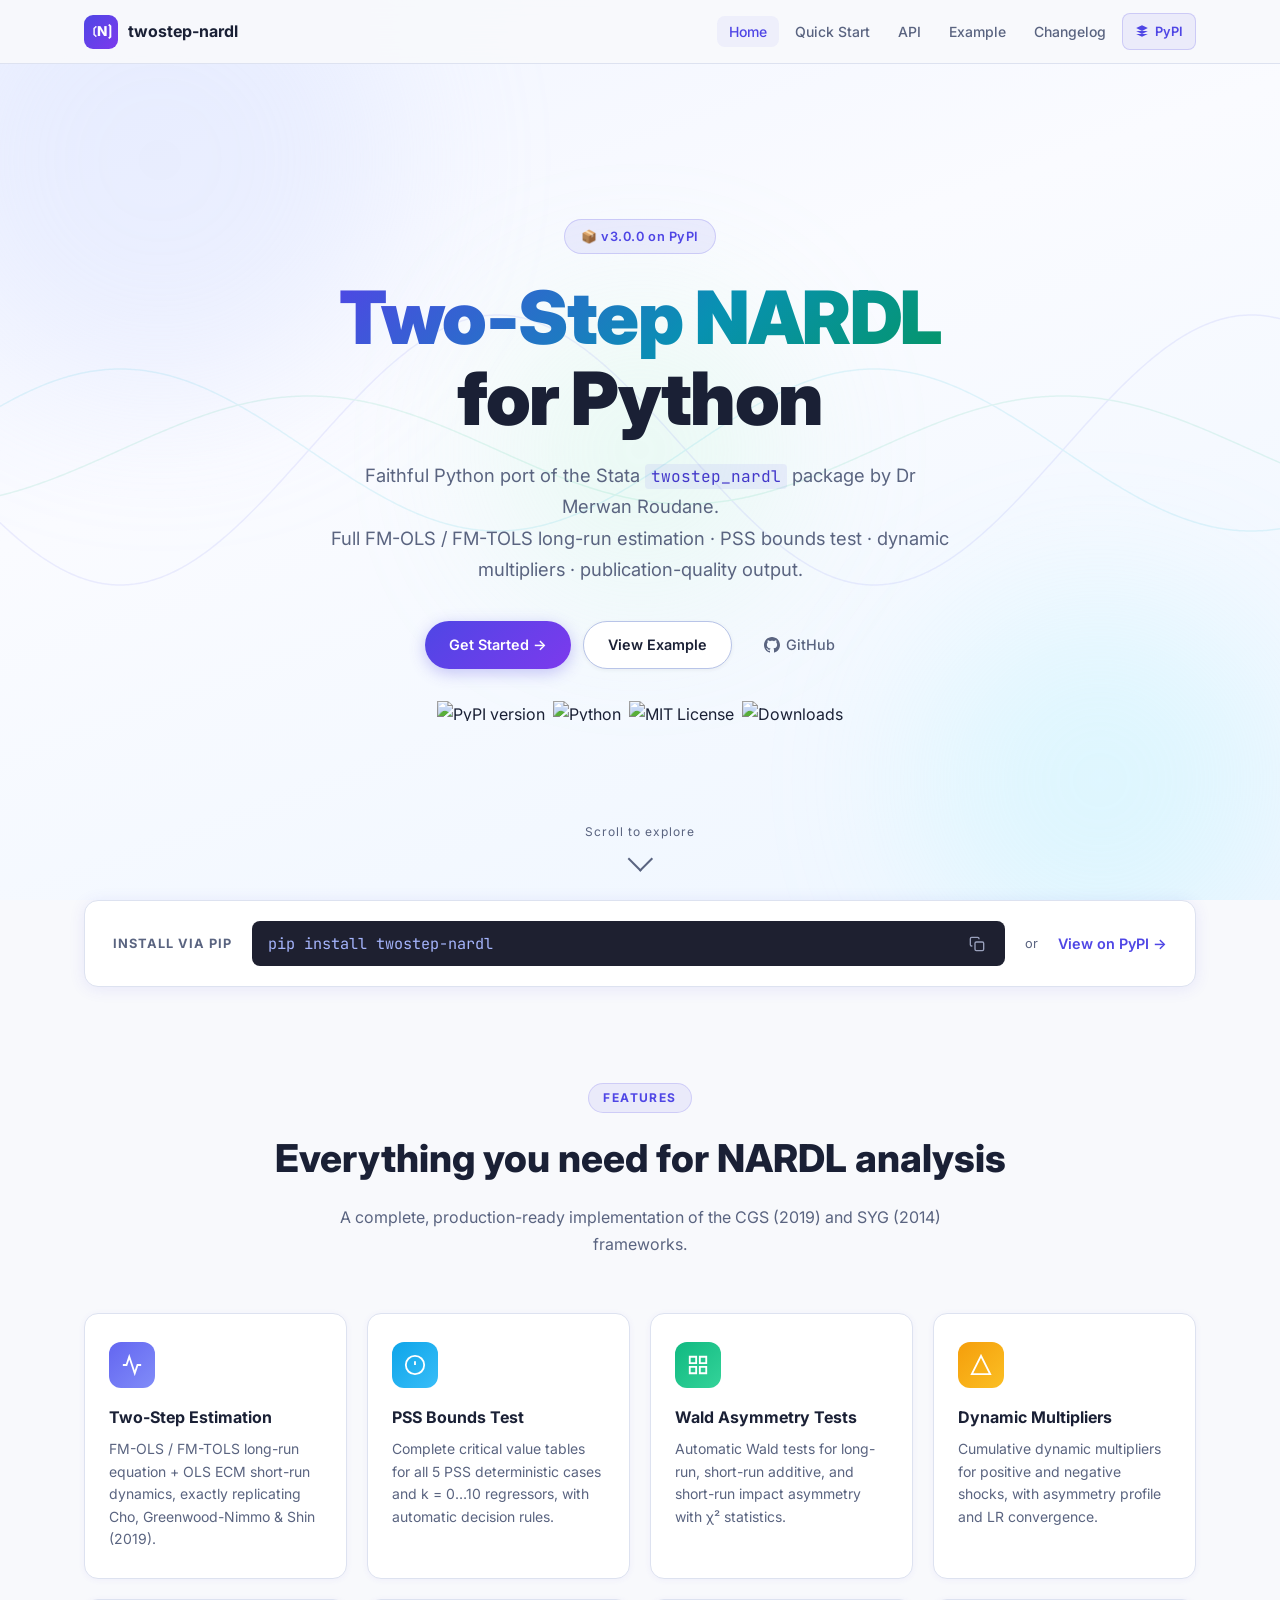
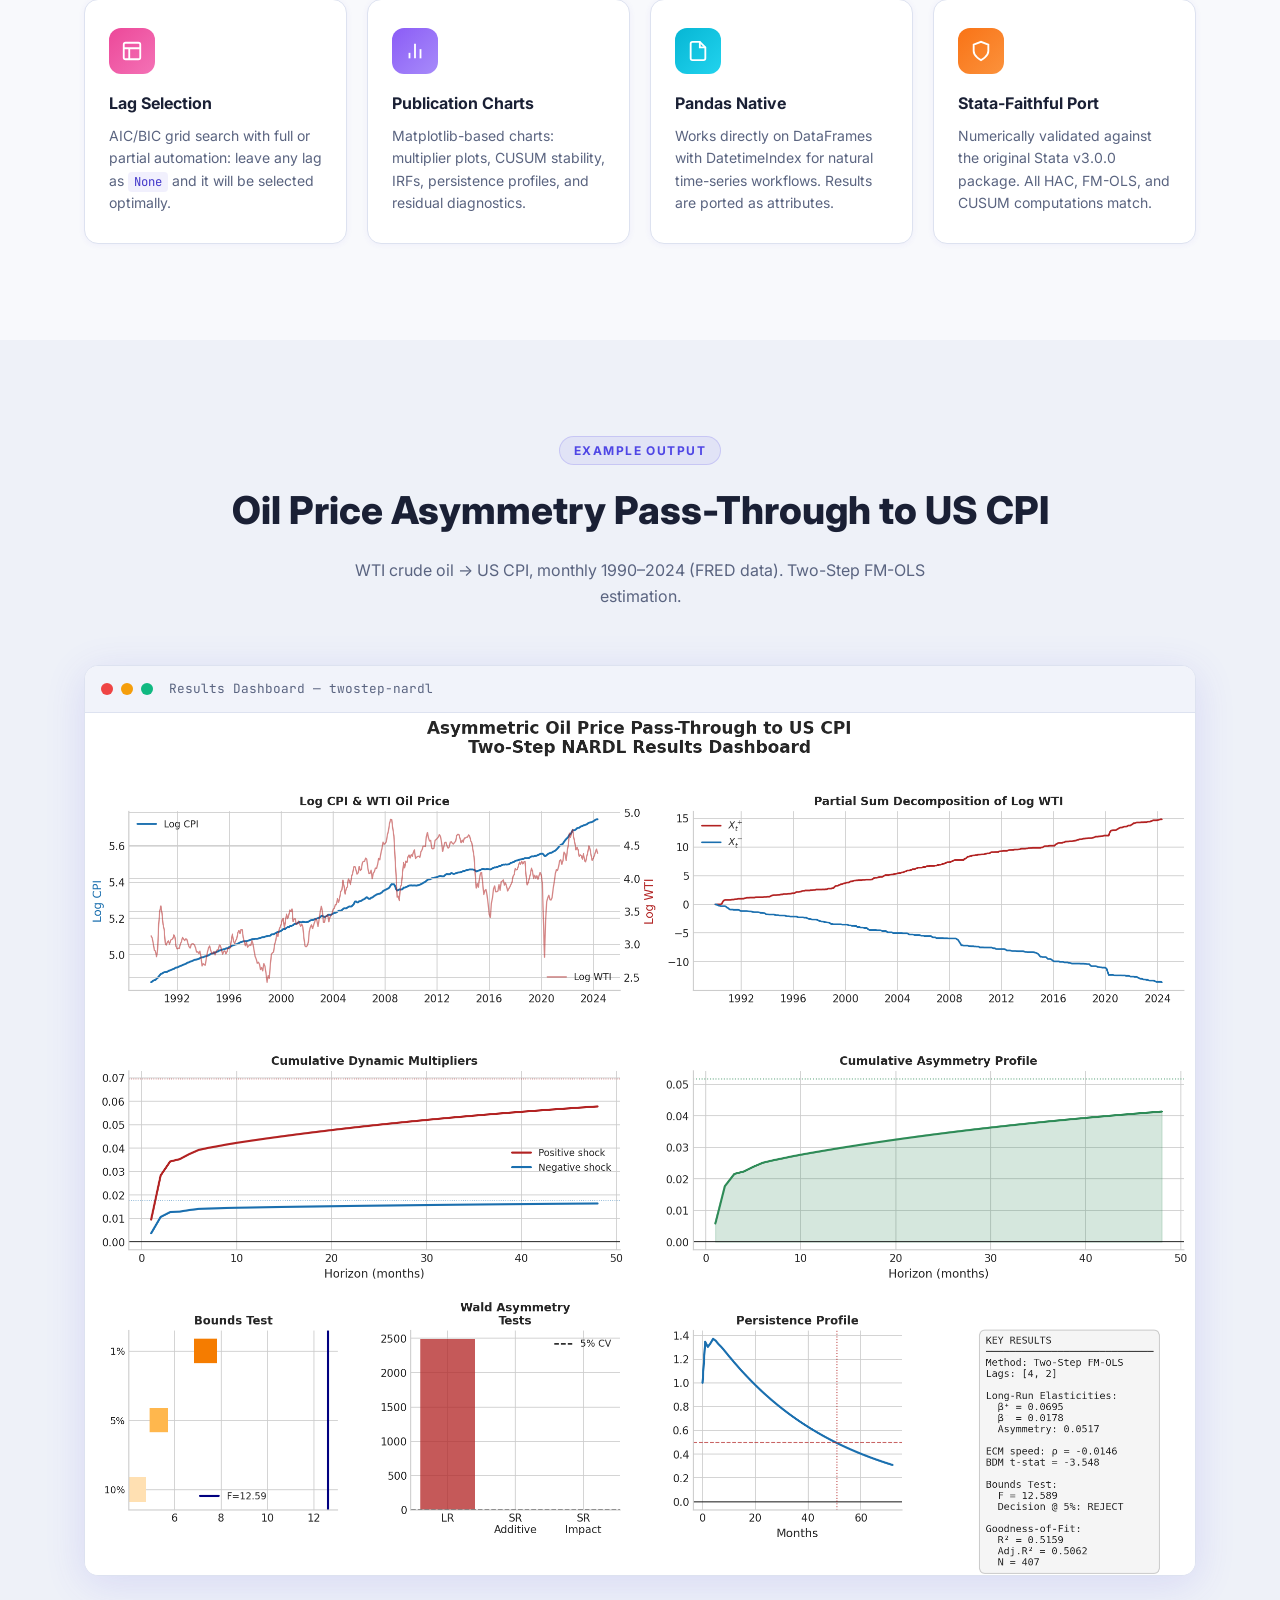
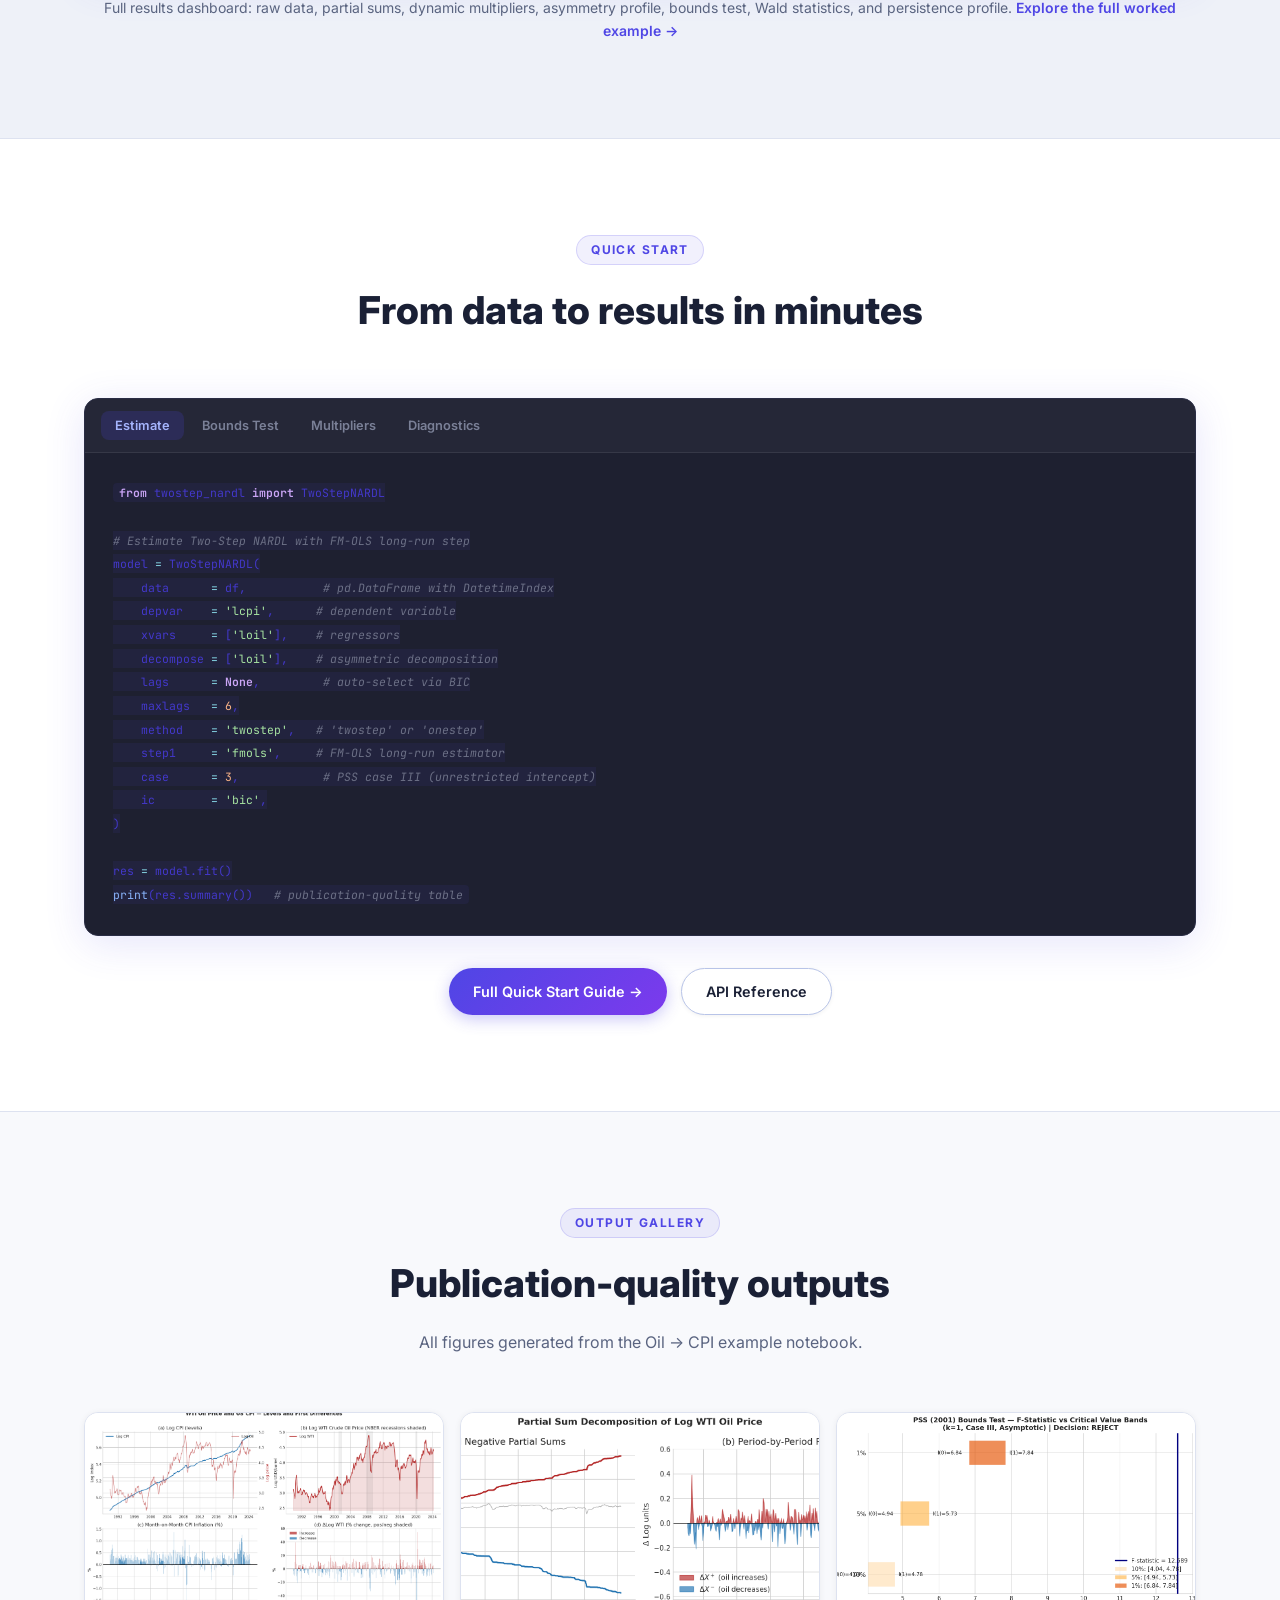
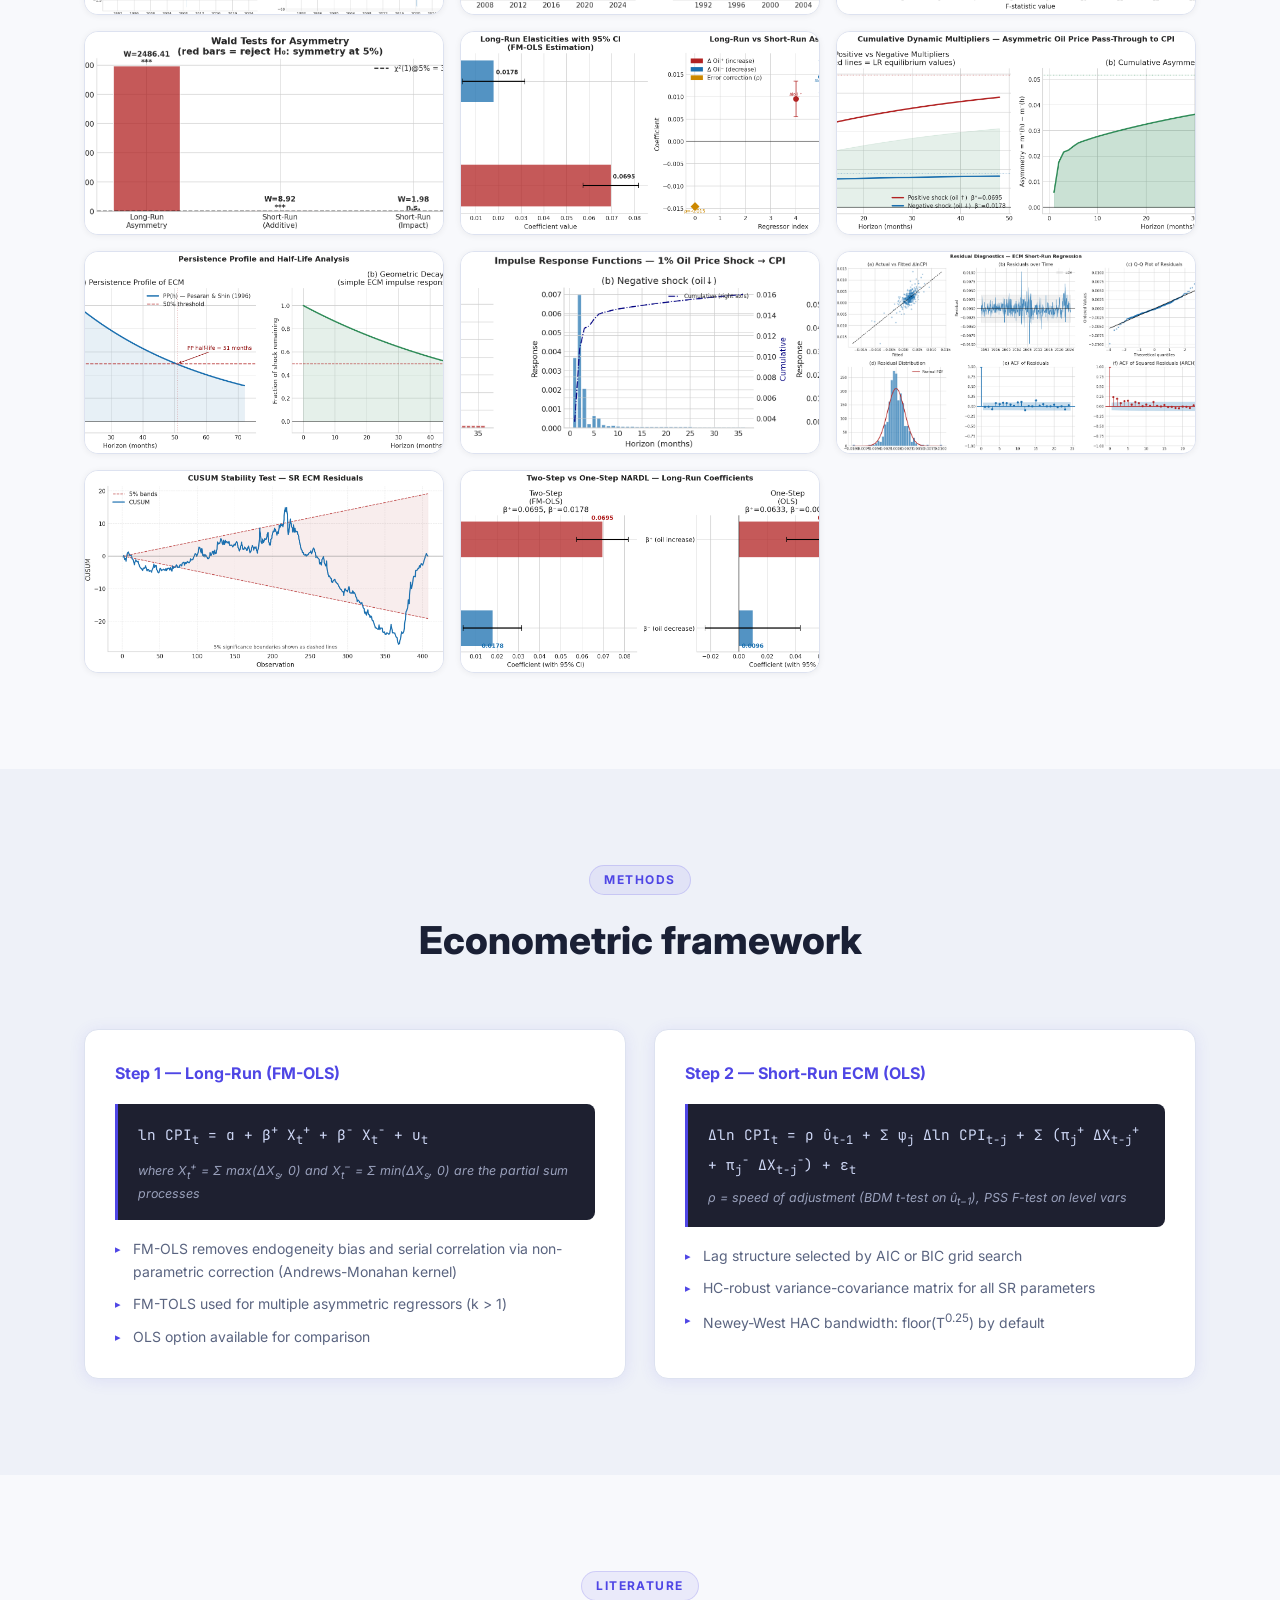
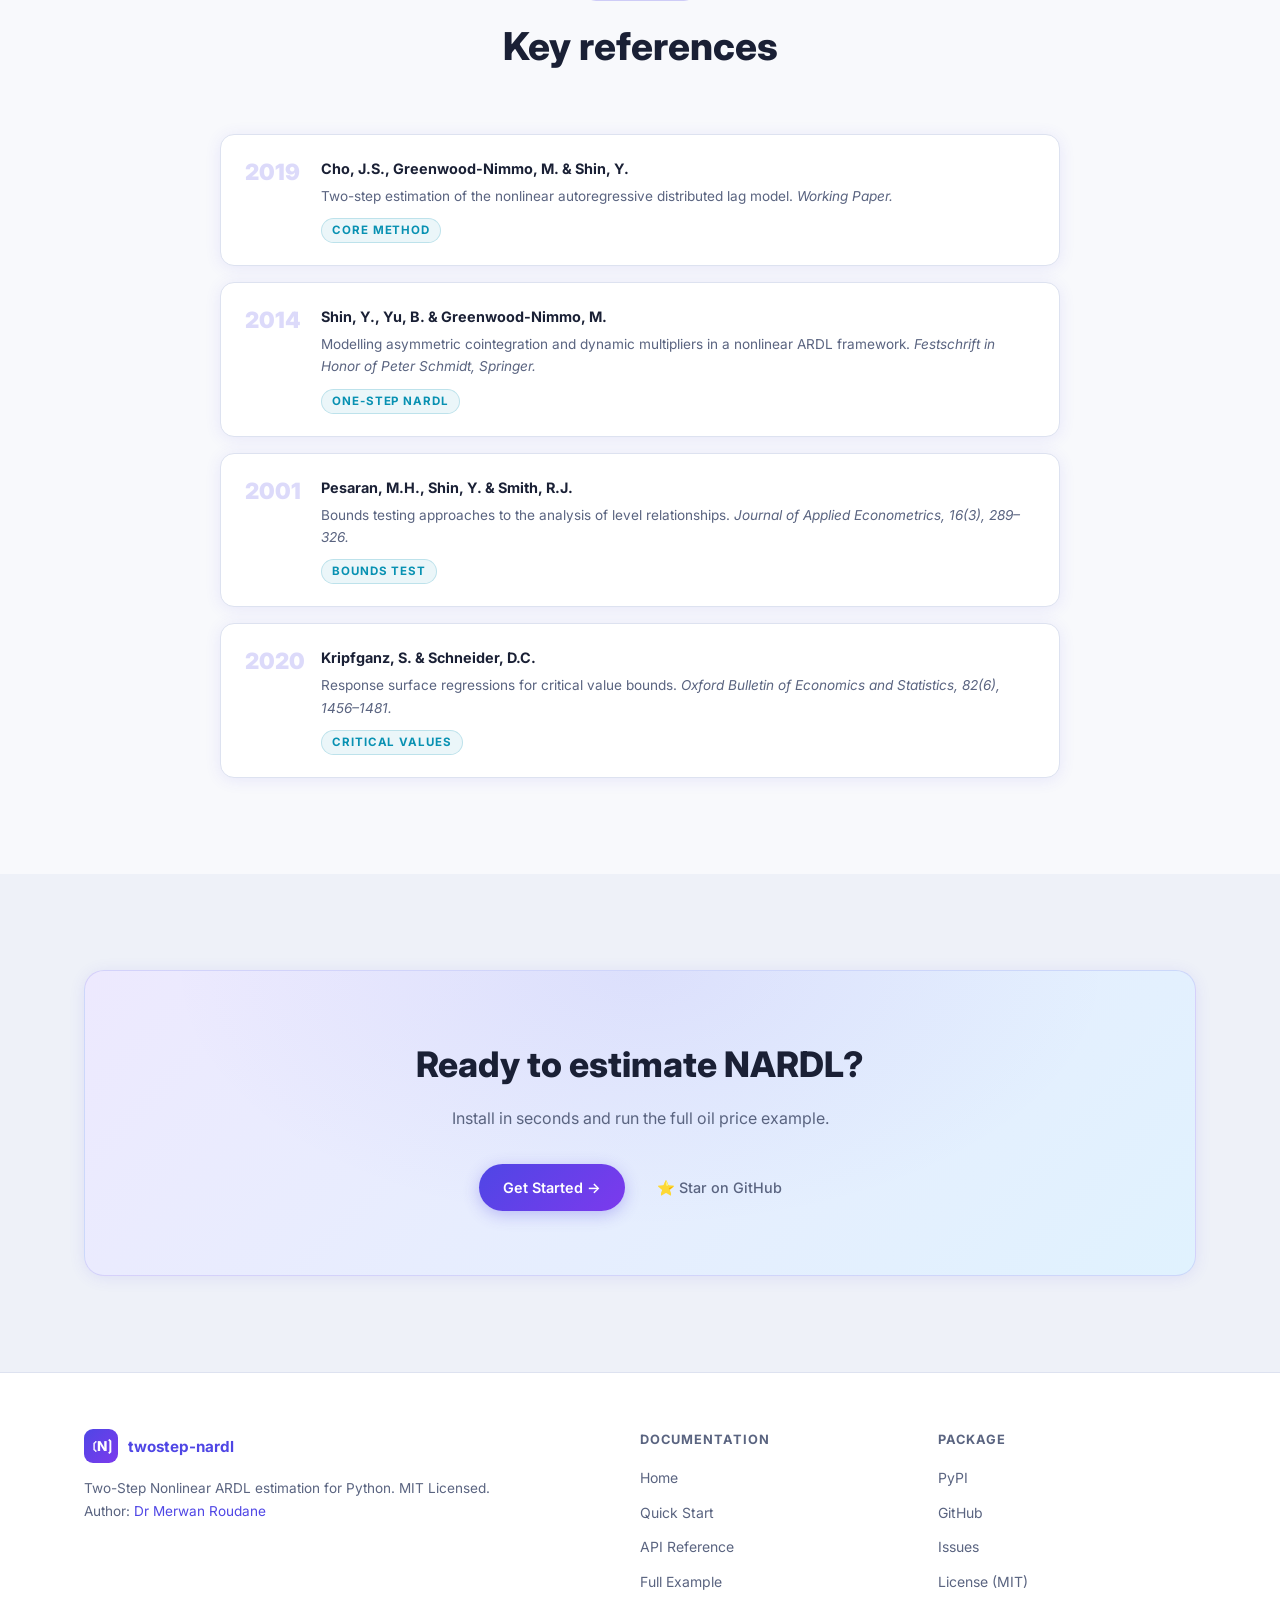
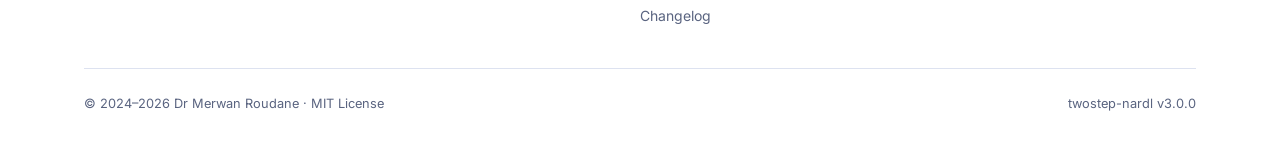
==== commit caac4c19: "docs: update author name to Dr Merwan Roudane" ====
--- a/docs/index.html
+++ b/docs/index.html
@@ -52,7 +52,7 @@
       for Python
     </h1>
     <p class="hero-subtitle">
-      Faithful Python port of the Stata <code>twostep_nardl</code> package by Merwan Roudane.<br/>
+      Faithful Python port of the Stata <code>twostep_nardl</code> package by Dr Merwan Roudane.<br/>
       Full FM-OLS / FM-TOLS long-run estimation · PSS bounds test · dynamic multipliers · publication-quality output.
     </p>
     <div class="hero-actions">
@@ -489,7 +489,7 @@
           <span>twostep-nardl</span>
         </a>
         <p>Two-Step Nonlinear ARDL estimation for Python. MIT Licensed.</p>
-        <p>Author: <a href="mailto:merwanroudane920@gmail.com">Merwan Roudane</a></p>
+        <p>Author: <a href="mailto:merwanroudane920@gmail.com">Dr Merwan Roudane</a></p>
       </div>
       <div class="footer-links">
         <h4>Documentation</h4>
@@ -512,7 +512,7 @@
       </div>
     </div>
     <div class="footer-bottom">
-      <span>© 2024–2026 Merwan Roudane · MIT License</span>
+      <span>© 2024–2026 Dr Merwan Roudane · MIT License</span>
       <span>twostep-nardl v3.0.0</span>
     </div>
   </div>
